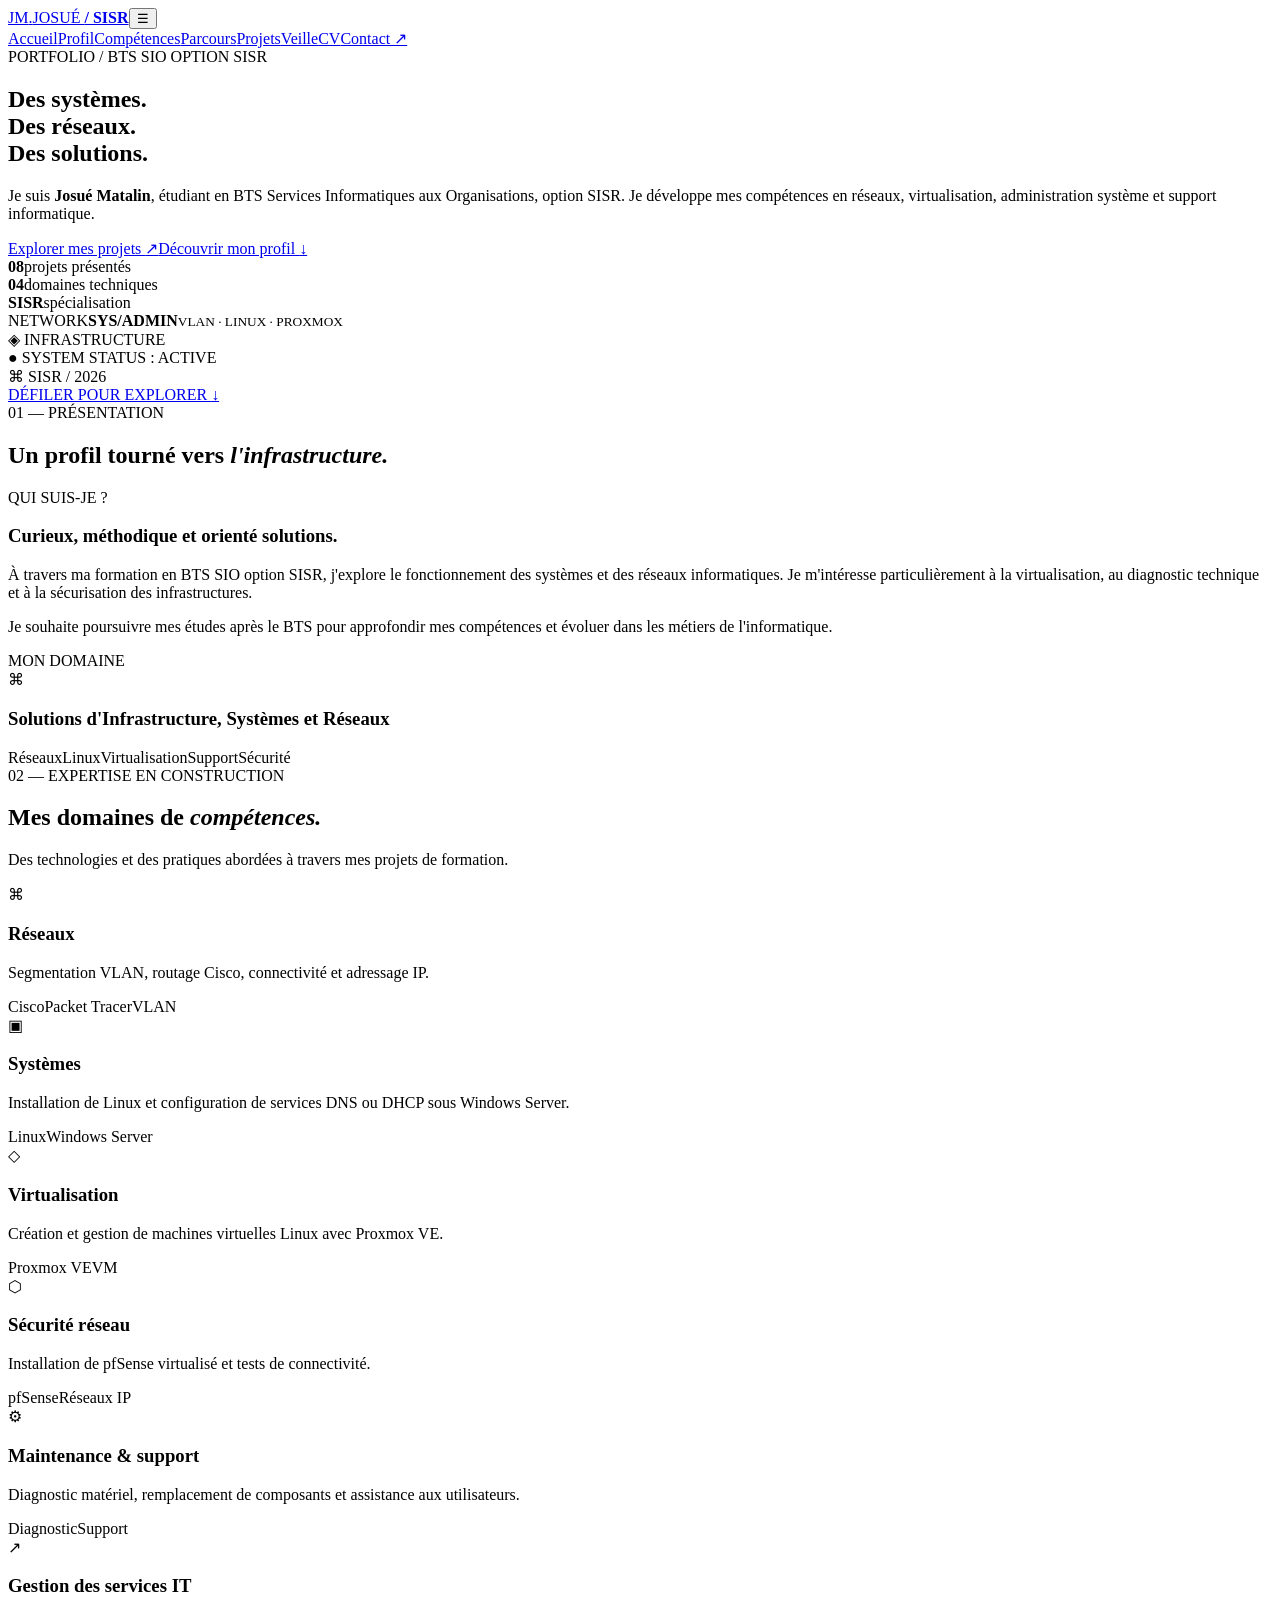
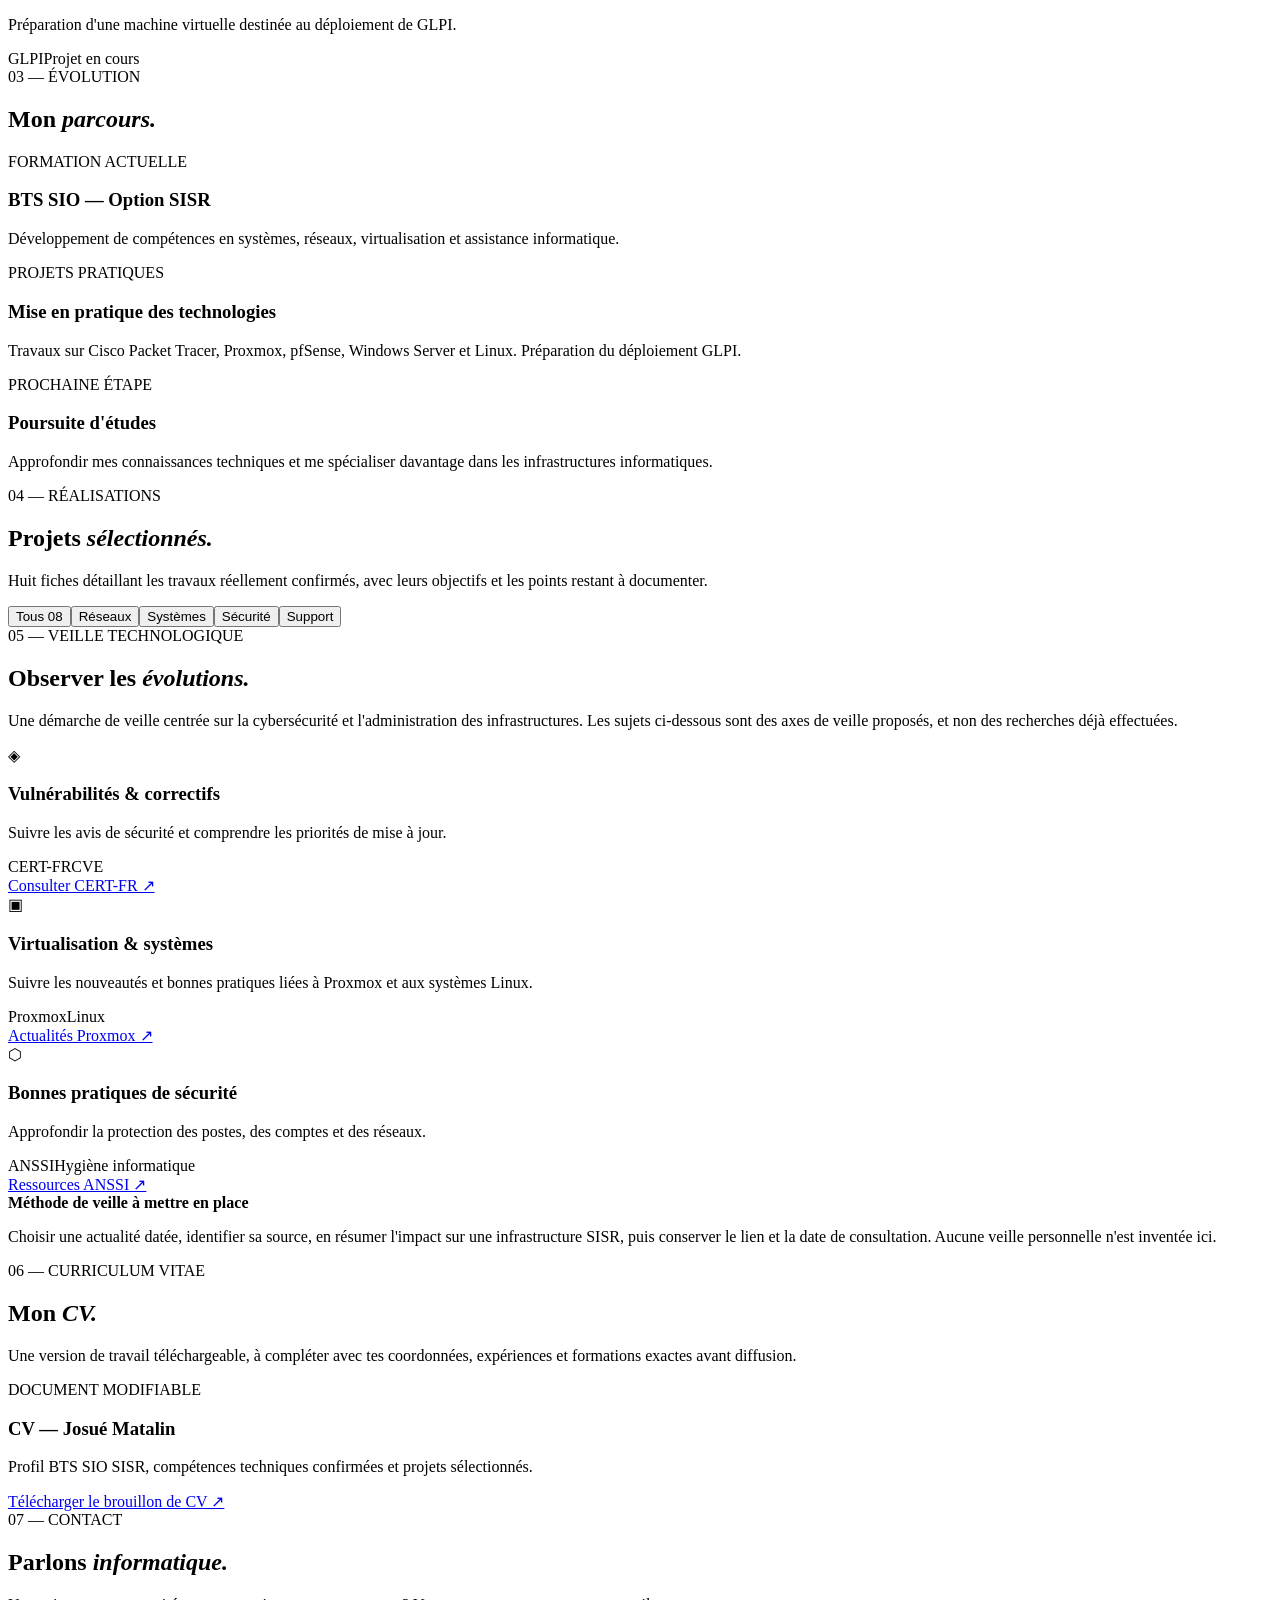
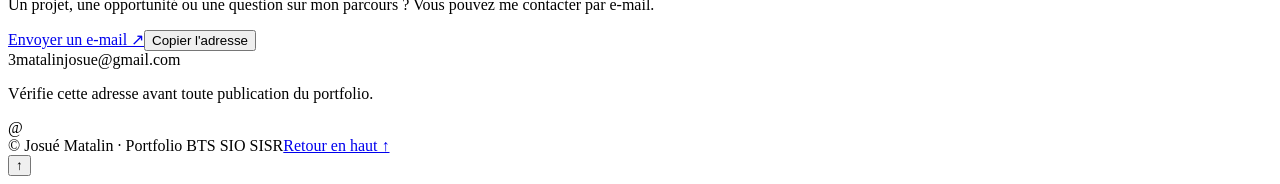
==== index.html @ d48dc623 "Add files via upload" ====
<!doctype html><html lang="fr"><head><meta charset="utf-8"><meta name="viewport" content="width=device-width,initial-scale=1"><meta name="theme-color" content="#060b17"><meta name="description" content="Portfolio de Josué Matalin — BTS SIO SISR, réseaux, systèmes, virtualisation et support."><title>Josué Matalin | Portfolio SISR</title><link rel="stylesheet" href="style.css"></head><body><div class="progress" id="progress"></div><header class="header"><a href="#accueil" class="brand" aria-label="Retour à l'accueil"><span class="brand-icon">JM<span>.</span></span><span>JOSUÉ <b>/ SISR</b></span></a><button class="menu-toggle" id="menuBtn" aria-label="Ouvrir le menu" aria-expanded="false" aria-controls="nav">☰</button><nav id="nav" aria-label="Navigation principale"><a href="#accueil">Accueil</a><a href="#apropos">Profil</a><a href="#competences">Compétences</a><a href="#parcours">Parcours</a><a href="#projets">Projets</a><a href="#veille">Veille</a><a href="#cv">CV</a><a href="#contact" class="nav-contact">Contact ↗</a></nav></header><main><section class="hero wrap" id="accueil"><div class="hero-copy reveal"><div class="eyebrow"><span class="live-dot"></span> PORTFOLIO / BTS SIO OPTION SISR</div><h1>Des systèmes.<br>Des réseaux.<br><span class="gradient">Des solutions.</span></h1><p class="lead">Je suis <strong>Josué Matalin</strong>, étudiant en BTS Services Informatiques aux Organisations, option SISR. Je développe mes compétences en réseaux, virtualisation, administration système et support informatique.</p><div class="hero-actions"><a href="#projets" class="btn primary">Explorer mes projets <span>↗</span></a><a href="#apropos" class="btn ghost">Découvrir mon profil <span>↓</span></a></div><div class="hero-metrics"><div><b>08</b><span>projets présentés</span></div><div><b>04</b><span>domaines techniques</span></div><div><b>SISR</b><span>spécialisation</span></div></div></div><div class="hero-visual reveal" aria-hidden="true"><div class="orbit orbit-a"></div><div class="orbit orbit-b"></div><div class="visual-core"><span>NETWORK</span><strong>SYS<span>/</span>ADMIN</strong><small>VLAN · LINUX · PROXMOX</small></div><div class="float-chip chip-a">◈ INFRASTRUCTURE</div><div class="float-chip chip-b">● SYSTEM STATUS : ACTIVE</div><div class="float-chip chip-c">⌘ SISR / 2026</div></div><a class="scroll-cue" href="#apropos">DÉFILER POUR EXPLORER <span>↓</span></a></section><section class="section wrap" id="apropos"><div class="section-head reveal"><span class="kicker">01 — PRÉSENTATION</span><h2>Un profil tourné vers <em>l'infrastructure.</em></h2></div><div class="about-grid"><article class="glass about-main reveal"><span class="small-label">QUI SUIS-JE ?</span><h3>Curieux, méthodique et orienté solutions.</h3><p>À travers ma formation en BTS SIO option SISR, j'explore le fonctionnement des systèmes et des réseaux informatiques. Je m'intéresse particulièrement à la virtualisation, au diagnostic technique et à la sécurisation des infrastructures.</p><p>Je souhaite poursuivre mes études après le BTS pour approfondir mes compétences et évoluer dans les métiers de l'informatique.</p></article><article class="glass about-aside reveal"><span class="small-label">MON DOMAINE</span><div class="big-symbol">⌘</div><h3>Solutions d'Infrastructure, Systèmes et Réseaux</h3><div class="tag-list"><span>Réseaux</span><span>Linux</span><span>Virtualisation</span><span>Support</span><span>Sécurité</span></div></article></div></section><section class="section wrap" id="competences"><div class="section-head reveal"><span class="kicker">02 — EXPERTISE EN CONSTRUCTION</span><h2>Mes domaines de <em>compétences.</em></h2><p>Des technologies et des pratiques abordées à travers mes projets de formation.</p></div><div class="skills-grid"><article class="glass skill reveal"><div class="skill-icon">⌘</div><h3>Réseaux</h3><p>Segmentation VLAN, routage Cisco, connectivité et adressage IP.</p><div class="tag-list"><span>Cisco</span><span>Packet Tracer</span><span>VLAN</span></div></article><article class="glass skill reveal"><div class="skill-icon">▣</div><h3>Systèmes</h3><p>Installation de Linux et configuration de services DNS ou DHCP sous Windows Server.</p><div class="tag-list"><span>Linux</span><span>Windows Server</span></div></article><article class="glass skill reveal"><div class="skill-icon">◇</div><h3>Virtualisation</h3><p>Création et gestion de machines virtuelles Linux avec Proxmox VE.</p><div class="tag-list"><span>Proxmox VE</span><span>VM</span></div></article><article class="glass skill reveal"><div class="skill-icon">⬡</div><h3>Sécurité réseau</h3><p>Installation de pfSense virtualisé et tests de connectivité.</p><div class="tag-list"><span>pfSense</span><span>Réseaux IP</span></div></article><article class="glass skill reveal"><div class="skill-icon">⚙</div><h3>Maintenance & support</h3><p>Diagnostic matériel, remplacement de composants et assistance aux utilisateurs.</p><div class="tag-list"><span>Diagnostic</span><span>Support</span></div></article><article class="glass skill reveal"><div class="skill-icon">↗</div><h3>Gestion des services IT</h3><p>Préparation d'une machine virtuelle destinée au déploiement de GLPI.</p><div class="tag-list"><span>GLPI</span><span>Projet en cours</span></div></article></div></section><section class="section wrap" id="parcours"><div class="section-head reveal"><span class="kicker">03 — ÉVOLUTION</span><h2>Mon <em>parcours.</em></h2></div><div class="timeline"><div class="timeline-item reveal"><span class="timeline-dot"></span><div class="timeline-date">FORMATION ACTUELLE</div><div class="glass timeline-content"><h3>BTS SIO — Option SISR</h3><p>Développement de compétences en systèmes, réseaux, virtualisation et assistance informatique.</p></div></div><div class="timeline-item reveal"><span class="timeline-dot"></span><div class="timeline-date">PROJETS PRATIQUES</div><div class="glass timeline-content"><h3>Mise en pratique des technologies</h3><p>Travaux sur Cisco Packet Tracer, Proxmox, pfSense, Windows Server et Linux. Préparation du déploiement GLPI.</p></div></div><div class="timeline-item reveal"><span class="timeline-dot"></span><div class="timeline-date">PROCHAINE ÉTAPE</div><div class="glass timeline-content"><h3>Poursuite d'études</h3><p>Approfondir mes connaissances techniques et me spécialiser davantage dans les infrastructures informatiques.</p></div></div></div></section><section class="section wrap" id="projets"><div class="section-head reveal"><span class="kicker">04 — RÉALISATIONS</span><h2>Projets <em>sélectionnés.</em></h2><p>Huit fiches détaillant les travaux réellement confirmés, avec leurs objectifs et les points restant à documenter.</p></div><div class="filters reveal" role="group" aria-label="Filtrer les projets"><button class="filter active" data-filter="tous" aria-pressed="true">Tous <span>08</span></button><button class="filter" data-filter="reseau" aria-pressed="false">Réseaux</button><button class="filter" data-filter="systeme" aria-pressed="false">Systèmes</button><button class="filter" data-filter="securite" aria-pressed="false">Sécurité</button><button class="filter" data-filter="support" aria-pressed="false">Support</button></div><div class="projects" id="projectGrid" aria-live="polite"></div></section><section class="section wrap" id="veille"><div class="section-head reveal"><span class="kicker">05 — VEILLE TECHNOLOGIQUE</span><h2>Observer les <em>évolutions.</em></h2><p>Une démarche de veille centrée sur la cybersécurité et l'administration des infrastructures. Les sujets ci-dessous sont des axes de veille proposés, et non des recherches déjà effectuées.</p></div><div class="skills-grid"><article class="glass skill reveal"><div class="skill-icon">◈</div><h3>Vulnérabilités & correctifs</h3><p>Suivre les avis de sécurité et comprendre les priorités de mise à jour.</p><div class="tag-list"><span>CERT-FR</span><span>CVE</span></div><a class="resource-link" href="https://www.cert.ssi.gouv.fr/" target="_blank" rel="noopener noreferrer">Consulter CERT-FR ↗</a></article><article class="glass skill reveal"><div class="skill-icon">▣</div><h3>Virtualisation & systèmes</h3><p>Suivre les nouveautés et bonnes pratiques liées à Proxmox et aux systèmes Linux.</p><div class="tag-list"><span>Proxmox</span><span>Linux</span></div><a class="resource-link" href="https://www.proxmox.com/en/news" target="_blank" rel="noopener noreferrer">Actualités Proxmox ↗</a></article><article class="glass skill reveal"><div class="skill-icon">⬡</div><h3>Bonnes pratiques de sécurité</h3><p>Approfondir la protection des postes, des comptes et des réseaux.</p><div class="tag-list"><span>ANSSI</span><span>Hygiène informatique</span></div><a class="resource-link" href="https://cyber.gouv.fr/" target="_blank" rel="noopener noreferrer">Ressources ANSSI ↗</a></article></div><div class="glass watch-note reveal"><strong>Méthode de veille à mettre en place</strong><p>Choisir une actualité datée, identifier sa source, en résumer l'impact sur une infrastructure SISR, puis conserver le lien et la date de consultation. Aucune veille personnelle n'est inventée ici.</p></div></section><section class="section wrap" id="cv"><div class="section-head reveal"><span class="kicker">06 — CURRICULUM VITAE</span><h2>Mon <em>CV.</em></h2><p>Une version de travail téléchargeable, à compléter avec tes coordonnées, expériences et formations exactes avant diffusion.</p></div><div class="glass cv-panel reveal"><div><span class="small-label">DOCUMENT MODIFIABLE</span><h3>CV — Josué Matalin</h3><p>Profil BTS SIO SISR, compétences techniques confirmées et projets sélectionnés.</p></div><a class="btn primary" href="cv-josue-matalin.html" download="CV_Josue_Matalin_a_completer.html">Télécharger le brouillon de CV ↗</a></div></section><section class="section wrap" id="contact"><div class="contact-panel reveal"><div><span class="kicker">07 — CONTACT</span><h2>Parlons <em>informatique.</em></h2><p>Un projet, une opportunité ou une question sur mon parcours ? Vous pouvez me contacter par e-mail.</p><div class="contact-actions"><a class="btn primary" href="mailto:3matalinjosue@gmail.com">Envoyer un e-mail ↗</a><button class="btn ghost" id="copyEmail">Copier l'adresse</button></div><span class="contact-email">3matalinjosue@gmail.com</span><p class="privacy-note">Vérifie cette adresse avant toute publication du portfolio.</p></div><div class="contact-decoration" aria-hidden="true">@</div></div></section></main><footer class="footer wrap"><span>© <span id="year"></span> Josué Matalin · Portfolio BTS SIO SISR</span><a href="#accueil">Retour en haut ↑</a></footer><button id="backTop" class="back-top" aria-label="Retour en haut">↑</button><dialog id="projectDialog" aria-labelledby="dialogTitle"><div class="dialog-top"><span class="kicker" id="dialogCategory"></span><button id="closeDialog" class="close" aria-label="Fermer">✕</button></div><h2 id="dialogTitle"></h2><p class="dialog-intro" id="dialogIntro"></p><h3>Contexte et objectif</h3><p id="dialogContext"></p><h3>Travaux confirmés</h3><ul id="dialogSteps"></ul><h3>Environnement technique</h3><p id="dialogEnvironment"></p><h3>Compétences mobilisées</h3><p id="dialogSkills"></p><h3>Compétences et technologies</h3><div class="tag-list" id="dialogTags"></div><h3>Bilan et suite du projet</h3><p id="dialogOutcome"></p><div class="evidence"><strong>Approfondissements techniques</strong><p id="dialogEvidence"></p></div></dialog><script src="script.js" defer></script></body></html>
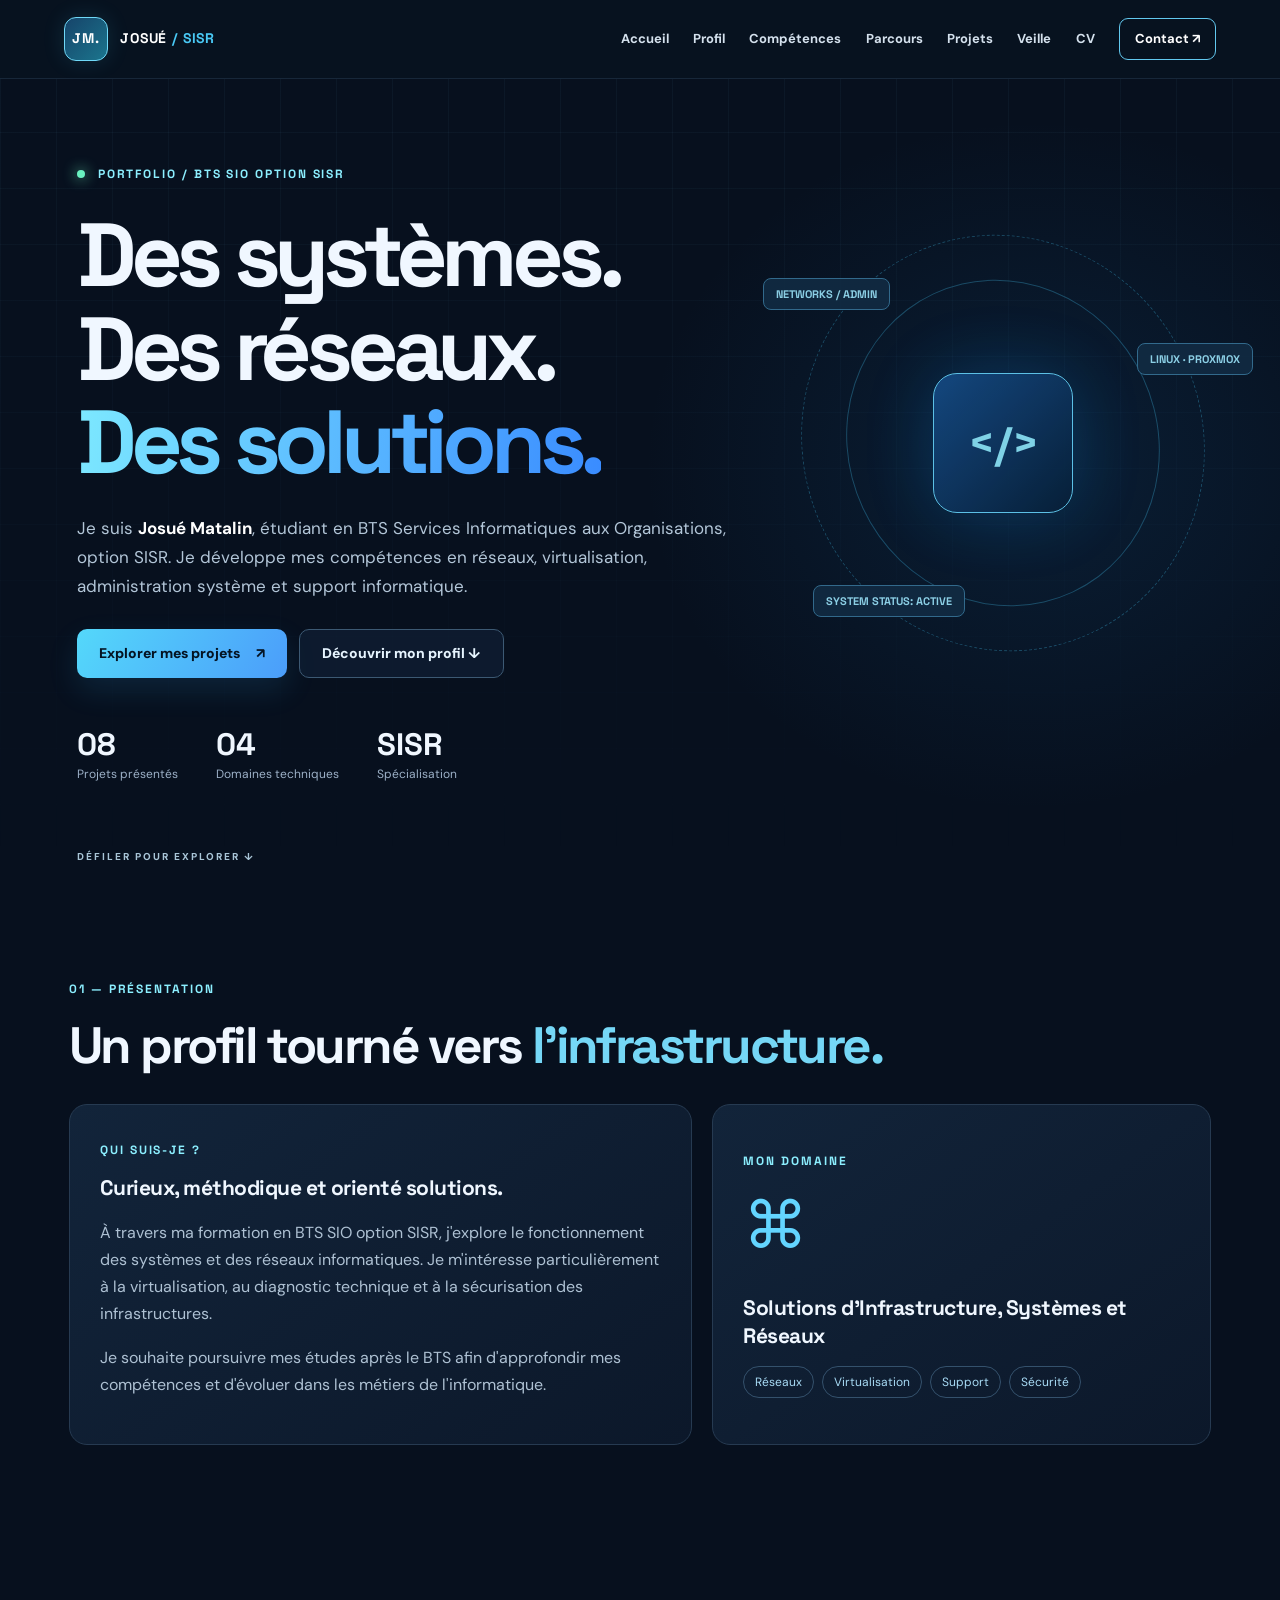
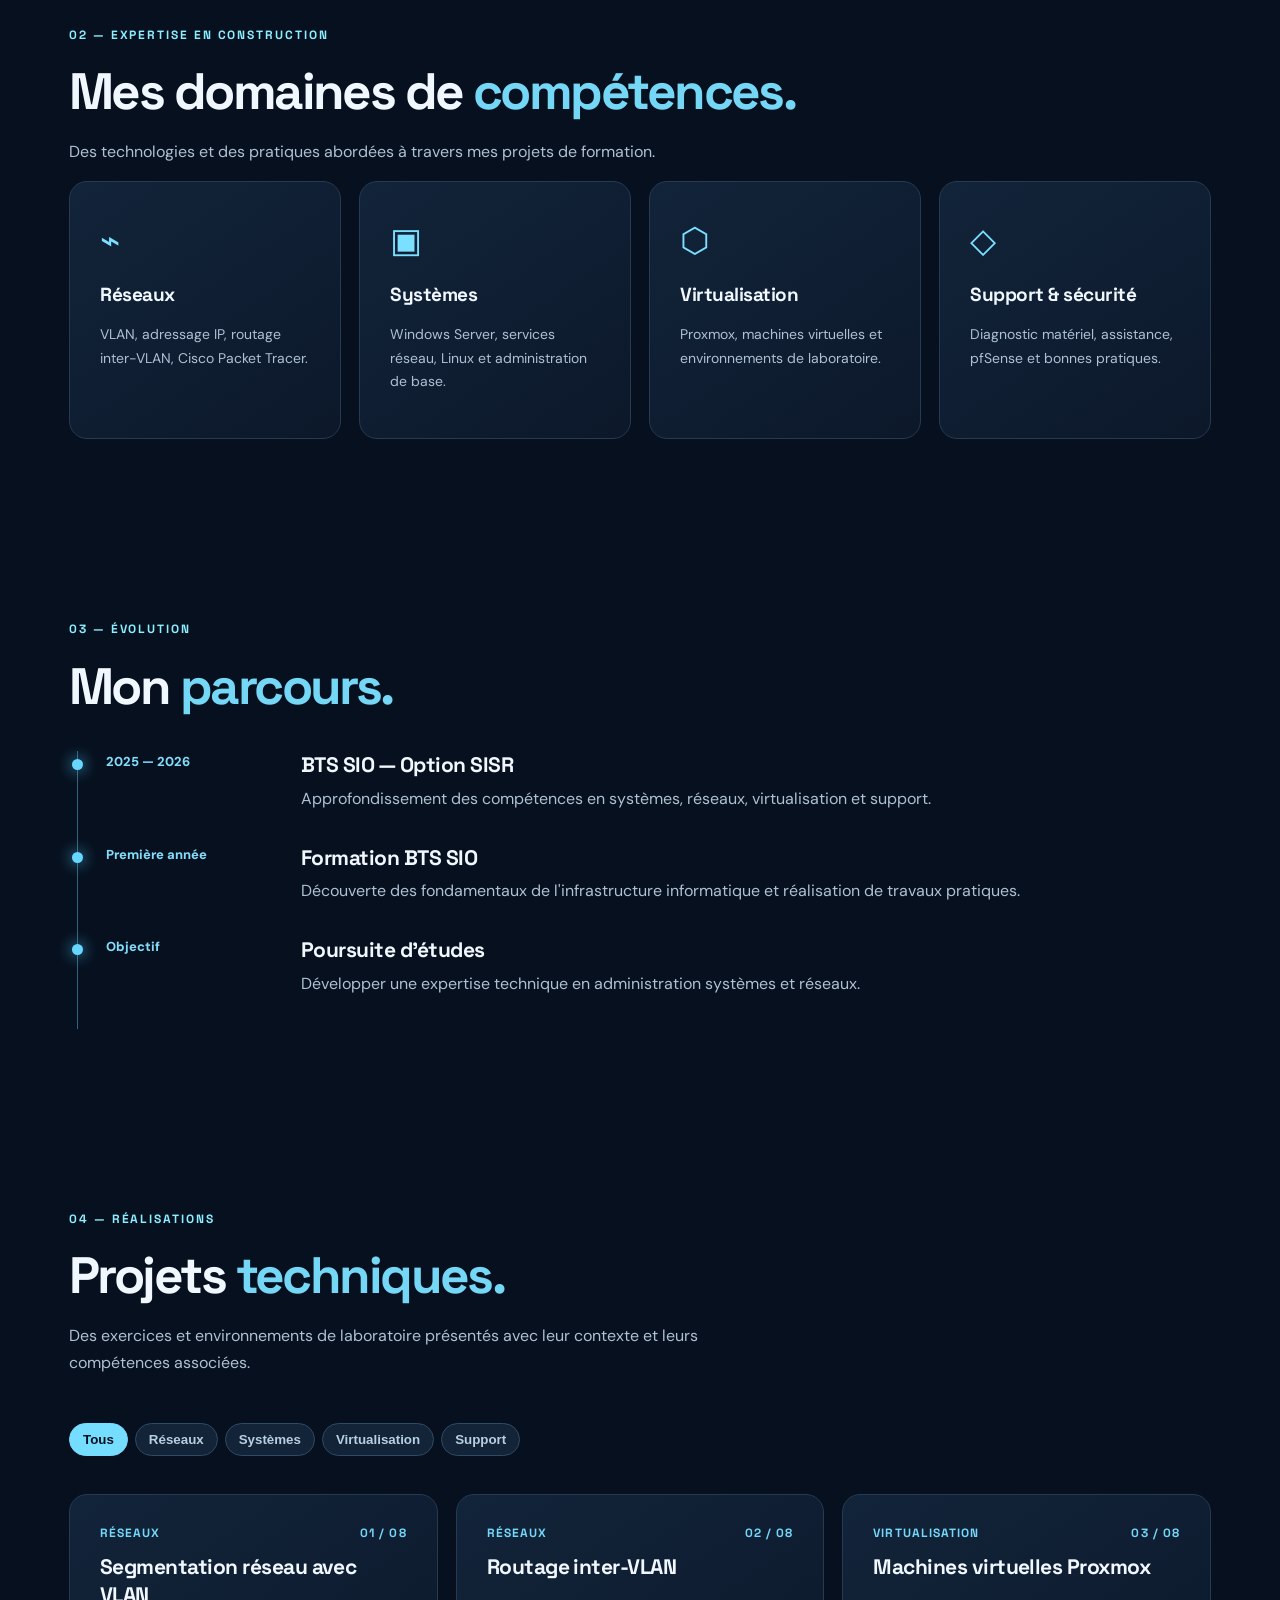
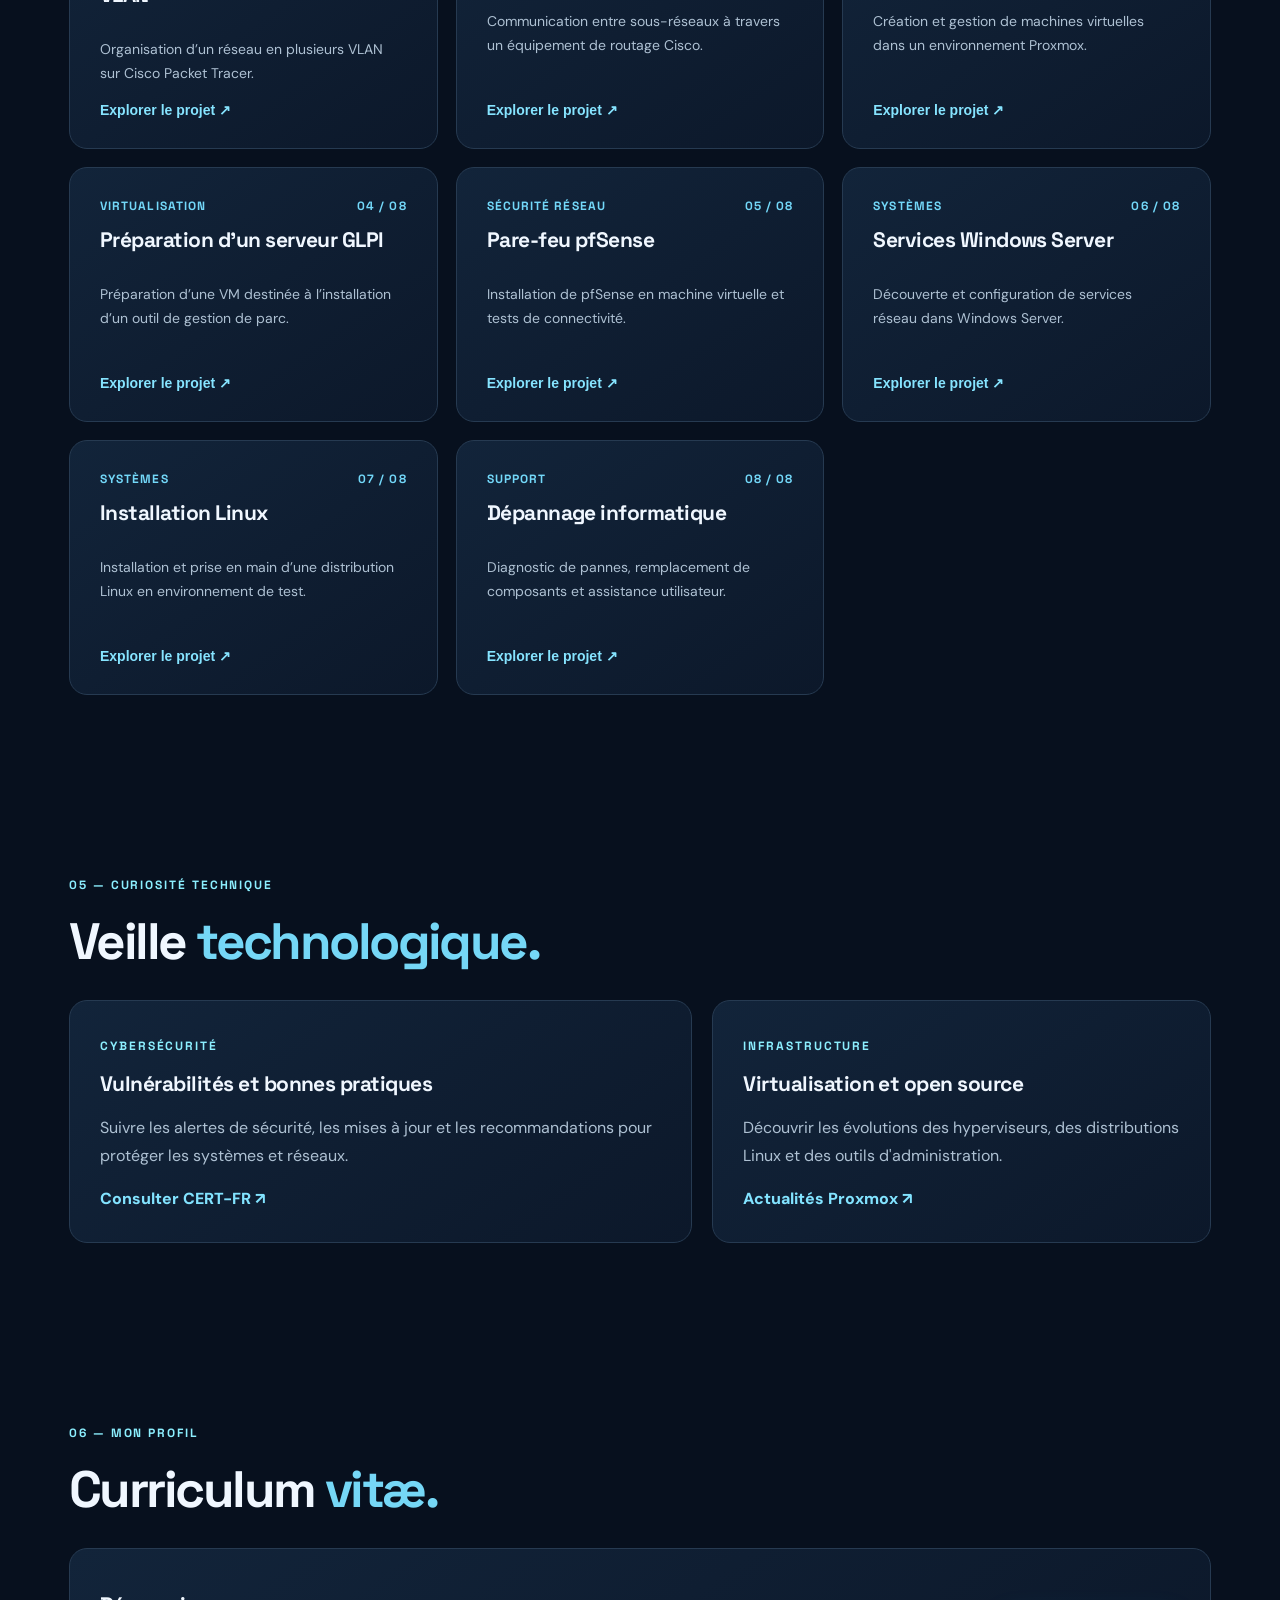
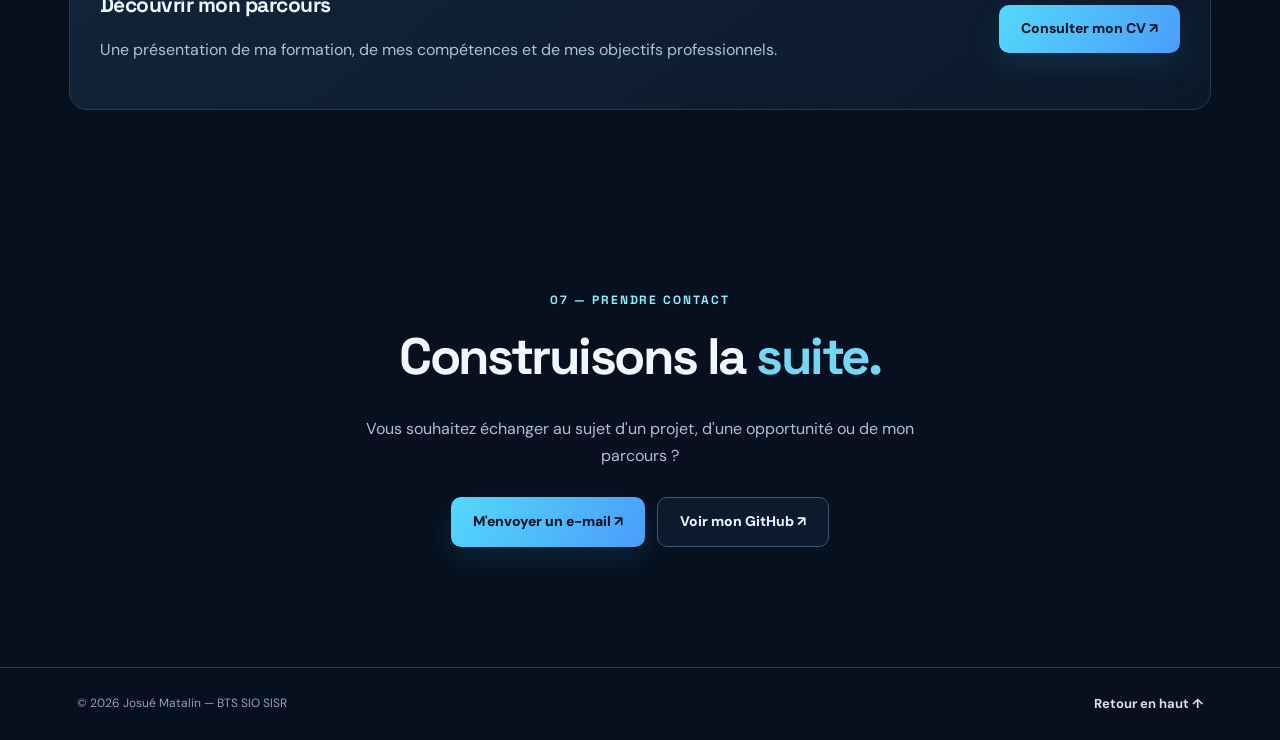
==== commit d84f7330: "Add files via upload" ====
--- a/index.html
+++ b/index.html
@@ -1 +1 @@
-<!doctype html><html lang="fr"><head><meta charset="utf-8"><meta name="viewport" content="width=device-width,initial-scale=1"><meta name="theme-color" content="#060b17"><meta name="description" content="Portfolio de Josué Matalin — BTS SIO SISR, réseaux, systèmes, virtualisation et support."><title>Josué Matalin | Portfolio SISR</title><link rel="stylesheet" href="style.css"></head><body><div class="progress" id="progress"></div><header class="header"><a href="#accueil" class="brand" aria-label="Retour à l'accueil"><span class="brand-icon">JM<span>.</span></span><span>JOSUÉ <b>/ SISR</b></span></a><button class="menu-toggle" id="menuBtn" aria-label="Ouvrir le menu" aria-expanded="false" aria-controls="nav">☰</button><nav id="nav" aria-label="Navigation principale"><a href="#accueil">Accueil</a><a href="#apropos">Profil</a><a href="#competences">Compétences</a><a href="#parcours">Parcours</a><a href="#projets">Projets</a><a href="#veille">Veille</a><a href="#cv">CV</a><a href="#contact" class="nav-contact">Contact ↗</a></nav></header><main><section class="hero wrap" id="accueil"><div class="hero-copy reveal"><div class="eyebrow"><span class="live-dot"></span> PORTFOLIO / BTS SIO OPTION SISR</div><h1>Des systèmes.<br>Des réseaux.<br><span class="gradient">Des solutions.</span></h1><p class="lead">Je suis <strong>Josué Matalin</strong>, étudiant en BTS Services Informatiques aux Organisations, option SISR. Je développe mes compétences en réseaux, virtualisation, administration système et support informatique.</p><div class="hero-actions"><a href="#projets" class="btn primary">Explorer mes projets <span>↗</span></a><a href="#apropos" class="btn ghost">Découvrir mon profil <span>↓</span></a></div><div class="hero-metrics"><div><b>08</b><span>projets présentés</span></div><div><b>04</b><span>domaines techniques</span></div><div><b>SISR</b><span>spécialisation</span></div></div></div><div class="hero-visual reveal" aria-hidden="true"><div class="orbit orbit-a"></div><div class="orbit orbit-b"></div><div class="visual-core"><span>NETWORK</span><strong>SYS<span>/</span>ADMIN</strong><small>VLAN · LINUX · PROXMOX</small></div><div class="float-chip chip-a">◈ INFRASTRUCTURE</div><div class="float-chip chip-b">● SYSTEM STATUS : ACTIVE</div><div class="float-chip chip-c">⌘ SISR / 2026</div></div><a class="scroll-cue" href="#apropos">DÉFILER POUR EXPLORER <span>↓</span></a></section><section class="section wrap" id="apropos"><div class="section-head reveal"><span class="kicker">01 — PRÉSENTATION</span><h2>Un profil tourné vers <em>l'infrastructure.</em></h2></div><div class="about-grid"><article class="glass about-main reveal"><span class="small-label">QUI SUIS-JE ?</span><h3>Curieux, méthodique et orienté solutions.</h3><p>À travers ma formation en BTS SIO option SISR, j'explore le fonctionnement des systèmes et des réseaux informatiques. Je m'intéresse particulièrement à la virtualisation, au diagnostic technique et à la sécurisation des infrastructures.</p><p>Je souhaite poursuivre mes études après le BTS pour approfondir mes compétences et évoluer dans les métiers de l'informatique.</p></article><article class="glass about-aside reveal"><span class="small-label">MON DOMAINE</span><div class="big-symbol">⌘</div><h3>Solutions d'Infrastructure, Systèmes et Réseaux</h3><div class="tag-list"><span>Réseaux</span><span>Linux</span><span>Virtualisation</span><span>Support</span><span>Sécurité</span></div></article></div></section><section class="section wrap" id="competences"><div class="section-head reveal"><span class="kicker">02 — EXPERTISE EN CONSTRUCTION</span><h2>Mes domaines de <em>compétences.</em></h2><p>Des technologies et des pratiques abordées à travers mes projets de formation.</p></div><div class="skills-grid"><article class="glass skill reveal"><div class="skill-icon">⌘</div><h3>Réseaux</h3><p>Segmentation VLAN, routage Cisco, connectivité et adressage IP.</p><div class="tag-list"><span>Cisco</span><span>Packet Tracer</span><span>VLAN</span></div></article><article class="glass skill reveal"><div class="skill-icon">▣</div><h3>Systèmes</h3><p>Installation de Linux et configuration de services DNS ou DHCP sous Windows Server.</p><div class="tag-list"><span>Linux</span><span>Windows Server</span></div></article><article class="glass skill reveal"><div class="skill-icon">◇</div><h3>Virtualisation</h3><p>Création et gestion de machines virtuelles Linux avec Proxmox VE.</p><div class="tag-list"><span>Proxmox VE</span><span>VM</span></div></article><article class="glass skill reveal"><div class="skill-icon">⬡</div><h3>Sécurité réseau</h3><p>Installation de pfSense virtualisé et tests de connectivité.</p><div class="tag-list"><span>pfSense</span><span>Réseaux IP</span></div></article><article class="glass skill reveal"><div class="skill-icon">⚙</div><h3>Maintenance & support</h3><p>Diagnostic matériel, remplacement de composants et assistance aux utilisateurs.</p><div class="tag-list"><span>Diagnostic</span><span>Support</span></div></article><article class="glass skill reveal"><div class="skill-icon">↗</div><h3>Gestion des services IT</h3><p>Préparation d'une machine virtuelle destinée au déploiement de GLPI.</p><div class="tag-list"><span>GLPI</span><span>Projet en cours</span></div></article></div></section><section class="section wrap" id="parcours"><div class="section-head reveal"><span class="kicker">03 — ÉVOLUTION</span><h2>Mon <em>parcours.</em></h2></div><div class="timeline"><div class="timeline-item reveal"><span class="timeline-dot"></span><div class="timeline-date">FORMATION ACTUELLE</div><div class="glass timeline-content"><h3>BTS SIO — Option SISR</h3><p>Développement de compétences en systèmes, réseaux, virtualisation et assistance informatique.</p></div></div><div class="timeline-item reveal"><span class="timeline-dot"></span><div class="timeline-date">PROJETS PRATIQUES</div><div class="glass timeline-content"><h3>Mise en pratique des technologies</h3><p>Travaux sur Cisco Packet Tracer, Proxmox, pfSense, Windows Server et Linux. Préparation du déploiement GLPI.</p></div></div><div class="timeline-item reveal"><span class="timeline-dot"></span><div class="timeline-date">PROCHAINE ÉTAPE</div><div class="glass timeline-content"><h3>Poursuite d'études</h3><p>Approfondir mes connaissances techniques et me spécialiser davantage dans les infrastructures informatiques.</p></div></div></div></section><section class="section wrap" id="projets"><div class="section-head reveal"><span class="kicker">04 — RÉALISATIONS</span><h2>Projets <em>sélectionnés.</em></h2><p>Huit fiches détaillant les travaux réellement confirmés, avec leurs objectifs et les points restant à documenter.</p></div><div class="filters reveal" role="group" aria-label="Filtrer les projets"><button class="filter active" data-filter="tous" aria-pressed="true">Tous <span>08</span></button><button class="filter" data-filter="reseau" aria-pressed="false">Réseaux</button><button class="filter" data-filter="systeme" aria-pressed="false">Systèmes</button><button class="filter" data-filter="securite" aria-pressed="false">Sécurité</button><button class="filter" data-filter="support" aria-pressed="false">Support</button></div><div class="projects" id="projectGrid" aria-live="polite"></div></section><section class="section wrap" id="veille"><div class="section-head reveal"><span class="kicker">05 — VEILLE TECHNOLOGIQUE</span><h2>Observer les <em>évolutions.</em></h2><p>Une démarche de veille centrée sur la cybersécurité et l'administration des infrastructures. Les sujets ci-dessous sont des axes de veille proposés, et non des recherches déjà effectuées.</p></div><div class="skills-grid"><article class="glass skill reveal"><div class="skill-icon">◈</div><h3>Vulnérabilités & correctifs</h3><p>Suivre les avis de sécurité et comprendre les priorités de mise à jour.</p><div class="tag-list"><span>CERT-FR</span><span>CVE</span></div><a class="resource-link" href="https://www.cert.ssi.gouv.fr/" target="_blank" rel="noopener noreferrer">Consulter CERT-FR ↗</a></article><article class="glass skill reveal"><div class="skill-icon">▣</div><h3>Virtualisation & systèmes</h3><p>Suivre les nouveautés et bonnes pratiques liées à Proxmox et aux systèmes Linux.</p><div class="tag-list"><span>Proxmox</span><span>Linux</span></div><a class="resource-link" href="https://www.proxmox.com/en/news" target="_blank" rel="noopener noreferrer">Actualités Proxmox ↗</a></article><article class="glass skill reveal"><div class="skill-icon">⬡</div><h3>Bonnes pratiques de sécurité</h3><p>Approfondir la protection des postes, des comptes et des réseaux.</p><div class="tag-list"><span>ANSSI</span><span>Hygiène informatique</span></div><a class="resource-link" href="https://cyber.gouv.fr/" target="_blank" rel="noopener noreferrer">Ressources ANSSI ↗</a></article></div><div class="glass watch-note reveal"><strong>Méthode de veille à mettre en place</strong><p>Choisir une actualité datée, identifier sa source, en résumer l'impact sur une infrastructure SISR, puis conserver le lien et la date de consultation. Aucune veille personnelle n'est inventée ici.</p></div></section><section class="section wrap" id="cv"><div class="section-head reveal"><span class="kicker">06 — CURRICULUM VITAE</span><h2>Mon <em>CV.</em></h2><p>Une version de travail téléchargeable, à compléter avec tes coordonnées, expériences et formations exactes avant diffusion.</p></div><div class="glass cv-panel reveal"><div><span class="small-label">DOCUMENT MODIFIABLE</span><h3>CV — Josué Matalin</h3><p>Profil BTS SIO SISR, compétences techniques confirmées et projets sélectionnés.</p></div><a class="btn primary" href="cv-josue-matalin.html" download="CV_Josue_Matalin_a_completer.html">Télécharger le brouillon de CV ↗</a></div></section><section class="section wrap" id="contact"><div class="contact-panel reveal"><div><span class="kicker">07 — CONTACT</span><h2>Parlons <em>informatique.</em></h2><p>Un projet, une opportunité ou une question sur mon parcours ? Vous pouvez me contacter par e-mail.</p><div class="contact-actions"><a class="btn primary" href="mailto:3matalinjosue@gmail.com">Envoyer un e-mail ↗</a><button class="btn ghost" id="copyEmail">Copier l'adresse</button></div><span class="contact-email">3matalinjosue@gmail.com</span><p class="privacy-note">Vérifie cette adresse avant toute publication du portfolio.</p></div><div class="contact-decoration" aria-hidden="true">@</div></div></section></main><footer class="footer wrap"><span>© <span id="year"></span> Josué Matalin · Portfolio BTS SIO SISR</span><a href="#accueil">Retour en haut ↑</a></footer><button id="backTop" class="back-top" aria-label="Retour en haut">↑</button><dialog id="projectDialog" aria-labelledby="dialogTitle"><div class="dialog-top"><span class="kicker" id="dialogCategory"></span><button id="closeDialog" class="close" aria-label="Fermer">✕</button></div><h2 id="dialogTitle"></h2><p class="dialog-intro" id="dialogIntro"></p><h3>Contexte et objectif</h3><p id="dialogContext"></p><h3>Travaux confirmés</h3><ul id="dialogSteps"></ul><h3>Environnement technique</h3><p id="dialogEnvironment"></p><h3>Compétences mobilisées</h3><p id="dialogSkills"></p><h3>Compétences et technologies</h3><div class="tag-list" id="dialogTags"></div><h3>Bilan et suite du projet</h3><p id="dialogOutcome"></p><div class="evidence"><strong>Approfondissements techniques</strong><p id="dialogEvidence"></p></div></dialog><script src="script.js" defer></script></body></html>+<!doctype html><html lang="fr"><head><meta charset="utf-8"><meta name="viewport" content="width=device-width,initial-scale=1"><meta name="theme-color" content="#070e1b"><meta name="description" content="Portfolio BTS SIO option SISR — systèmes, réseaux et infrastructure."><title>Portfolio | BTS SIO SISR</title><link rel="stylesheet" href="style.css"></head><body><div class="glow" aria-hidden="true"></div><header class="header"><a class="brand" href="#accueil"><span class="logo">JM.</span><span>JOSUÉ <b>/ SISR</b></span></a><button class="menu" aria-label="Afficher le menu" aria-expanded="false">☰</button><nav id="nav"><a href="#accueil">Accueil</a><a href="#profil">Profil</a><a href="#competences">Compétences</a><a href="#parcours">Parcours</a><a href="#projets">Projets</a><a href="#veille">Veille</a><a href="#cv">CV</a><a class="nav-contact" href="#contact">Contact ↗</a></nav></header><main><section id="accueil" class="hero section"><div class="hero-content"><div class="eyebrow"><span class="pulse"></span> PORTFOLIO / BTS SIO OPTION SISR</div><h1>Des systèmes.<br>Des réseaux.<br><span class="gradient">Des solutions.</span></h1><p class="lead">Je suis <strong>Josué Matalin</strong>, étudiant en BTS Services Informatiques aux Organisations, option SISR. Je développe mes compétences en réseaux, virtualisation, administration système et support informatique.</p><div class="actions"><a class="btn primary" href="#projets">Explorer mes projets <span>↗</span></a><a class="btn secondary" href="#profil">Découvrir mon profil ↓</a></div><div class="stats"><div><strong>08</strong><span>Projets présentés</span></div><div><strong>04</strong><span>Domaines techniques</span></div><div><strong>SISR</strong><span>Spécialisation</span></div></div></div><div class="hero-art" aria-hidden="true"><div class="orbit orbit1"></div><div class="orbit orbit2"></div><div class="core">&lt;/&gt;</div><div class="chip chip1">NETWORKS / ADMIN</div><div class="chip chip2">LINUX · PROXMOX</div><div class="chip chip3">SYSTEM STATUS: ACTIVE</div></div><a class="scroll-cue" href="#profil">DÉFILER POUR EXPLORER ↓</a></section><section id="profil" class="section container"><div class="section-kicker">01 — PRÉSENTATION</div><h2>Un profil tourné vers <em>l'infrastructure.</em></h2><div class="two-col"><article class="panel"><span class="tiny">QUI SUIS-JE ?</span><h3>Curieux, méthodique et orienté solutions.</h3><p>À travers ma formation en BTS SIO option SISR, j'explore le fonctionnement des systèmes et des réseaux informatiques. Je m'intéresse particulièrement à la virtualisation, au diagnostic technique et à la sécurisation des infrastructures.</p><p>Je souhaite poursuivre mes études après le BTS afin d'approfondir mes compétences et d'évoluer dans les métiers de l'informatique.</p></article><article class="panel domain"><span class="tiny">MON DOMAINE</span><div class="domain-icon">⌘</div><h3>Solutions d'Infrastructure, Systèmes et Réseaux</h3><div class="tags"><span>Réseaux</span><span>Virtualisation</span><span>Support</span><span>Sécurité</span></div></article></div></section><section id="competences" class="section container"><div class="section-kicker">02 — EXPERTISE EN CONSTRUCTION</div><h2>Mes domaines de <em>compétences.</em></h2><p class="intro">Des technologies et des pratiques abordées à travers mes projets de formation.</p><div class="cards four"><article class="panel skill"><span class="skill-icon">⌁</span><h3>Réseaux</h3><p>VLAN, adressage IP, routage inter-VLAN, Cisco Packet Tracer.</p></article><article class="panel skill"><span class="skill-icon">▣</span><h3>Systèmes</h3><p>Windows Server, services réseau, Linux et administration de base.</p></article><article class="panel skill"><span class="skill-icon">⬡</span><h3>Virtualisation</h3><p>Proxmox, machines virtuelles et environnements de laboratoire.</p></article><article class="panel skill"><span class="skill-icon">◇</span><h3>Support & sécurité</h3><p>Diagnostic matériel, assistance, pfSense et bonnes pratiques.</p></article></div></section><section id="parcours" class="section container"><div class="section-kicker">03 — ÉVOLUTION</div><h2>Mon <em>parcours.</em></h2><div class="timeline"><div class="timeline-item"><span>2025 — 2026</span><div><h3>BTS SIO — Option SISR</h3><p>Approfondissement des compétences en systèmes, réseaux, virtualisation et support.</p></div></div><div class="timeline-item"><span>Première année</span><div><h3>Formation BTS SIO</h3><p>Découverte des fondamentaux de l'infrastructure informatique et réalisation de travaux pratiques.</p></div></div><div class="timeline-item"><span>Objectif</span><div><h3>Poursuite d'études</h3><p>Développer une expertise technique en administration systèmes et réseaux.</p></div></div></div></section><section id="projets" class="section container"><div class="section-kicker">04 — RÉALISATIONS</div><div class="section-heading"><div><h2>Projets <em>techniques.</em></h2><p class="intro">Des exercices et environnements de laboratoire présentés avec leur contexte et leurs compétences associées.</p></div><div class="filters" aria-label="Filtrer les projets"><button class="filter active" data-filter="all">Tous</button><button class="filter" data-filter="reseau">Réseaux</button><button class="filter" data-filter="systeme">Systèmes</button><button class="filter" data-filter="virtualisation">Virtualisation</button><button class="filter" data-filter="support">Support</button></div></div><div id="project-grid" class="cards projects"></div></section><section id="veille" class="section container"><div class="section-kicker">05 — CURIOSITÉ TECHNIQUE</div><h2>Veille <em>technologique.</em></h2><div class="two-col"><article class="panel"><span class="tiny">CYBERSÉCURITÉ</span><h3>Vulnérabilités et bonnes pratiques</h3><p>Suivre les alertes de sécurité, les mises à jour et les recommandations pour protéger les systèmes et réseaux.</p><a class="text-link" href="https://www.cert.ssi.gouv.fr/" target="_blank" rel="noopener noreferrer">Consulter CERT-FR ↗</a></article><article class="panel"><span class="tiny">INFRASTRUCTURE</span><h3>Virtualisation et open source</h3><p>Découvrir les évolutions des hyperviseurs, des distributions Linux et des outils d'administration.</p><a class="text-link" href="https://www.proxmox.com/en/news" target="_blank" rel="noopener noreferrer">Actualités Proxmox ↗</a></article></div></section><section id="cv" class="section container"><div class="section-kicker">06 — MON PROFIL</div><h2>Curriculum <em>vitæ.</em></h2><div class="panel cv-panel"><div><h3>Découvrir mon parcours</h3><p>Une présentation de ma formation, de mes compétences et de mes objectifs professionnels.</p></div><a class="btn primary" href="cv-josue-matalin.html">Consulter mon CV ↗</a></div></section><section id="contact" class="section container contact"><div class="section-kicker">07 — PRENDRE CONTACT</div><h2>Construisons la <em>suite.</em></h2><p>Vous souhaitez échanger au sujet d'un projet, d'une opportunité ou de mon parcours ?</p><div class="actions"><a class="btn primary" href="mailto:1matalinjosue@gmail.com">M'envoyer un e-mail ↗</a><a class="btn secondary" href="https://github.com/1matalinjosue" target="_blank" rel="noopener noreferrer">Voir mon GitHub ↗</a></div></section></main><footer><span>© <span id="year"></span> Josué Matalin — BTS SIO SISR</span><a href="#accueil">Retour en haut ↑</a></footer><dialog id="project-dialog"><button class="close" aria-label="Fermer">✕</button><div id="dialog-content"></div></dialog><script src="script.js" defer></script></body></html>
--- a/style.css
+++ b/style.css
@@ -0,0 +1,2 @@
+@import url('https://fonts.googleapis.com/css2?family=DM+Sans:wght@400;500;600;700;800&family=Space+Grotesk:wght@400;500;600;700&display=swap');
+:root{--bg:#07101e;--panel:#101d30;--border:#263a51;--muted:#9cb0c7;--text:#f0f7ff;--blue:#49c9f5;--cyan:#8cefff}*{box-sizing:border-box}html{scroll-behavior:smooth;scroll-padding-top:90px}body{margin:0;background:var(--bg);color:var(--text);font-family:'DM Sans',Arial,sans-serif;line-height:1.7;overflow-x:hidden}body::before{content:'';position:absolute;inset:76px 0 auto;height:800px;background-image:linear-gradient(#6db5e00d 1px,transparent 1px),linear-gradient(90deg,#6db5e00d 1px,transparent 1px);background-size:56px 56px;pointer-events:none;mask-image:linear-gradient(#000,transparent)}.glow{position:absolute;top:90px;right:-180px;width:850px;height:750px;background:radial-gradient(ellipse,#1766a72b,transparent 65%);pointer-events:none}.header{position:sticky;top:0;z-index:30;display:flex;align-items:center;justify-content:space-between;padding:17px clamp(20px,5vw,86px);background:#081320ed;backdrop-filter:blur(20px);border-bottom:1px solid #29415777}.brand{display:flex;align-items:center;gap:12px;color:white;text-decoration:none;font-family:'Space Grotesk',sans-serif;font-size:14px;font-weight:700;letter-spacing:.06em}.brand b{color:var(--blue)}.logo{display:grid;place-items:center;width:44px;height:44px;border:1px solid #70d9f8;border-radius:12px;background:linear-gradient(135deg,#16446a,#1b758d);box-shadow:0 0 22px #49c9f522;font-weight:800}.header nav{display:flex;align-items:center;gap:clamp(13px,1.9vw,30px)}nav a,footer a{color:#d4e1ed;text-decoration:none;font-size:13px;font-weight:700}nav a:hover,footer a:hover{color:var(--cyan)}nav .nav-contact{border:1px solid #62c8ee;border-radius:9px;padding:9px 15px;color:white}.menu{display:none}.section{position:relative}.container{max-width:1190px;margin:auto;padding:90px 24px}.hero{min-height:min(790px,calc(100vh - 77px));display:flex;align-items:center;padding:85px max(6vw,24px) 105px;gap:30px}.hero-content{position:relative;z-index:2;max-width:690px}.eyebrow,.section-kicker,.tiny{font-family:'Space Grotesk',sans-serif;letter-spacing:.16em;font-size:12px;color:var(--cyan);font-weight:700}.pulse{display:inline-block;width:8px;height:8px;background:#6af1c0;border-radius:50%;margin-right:8px;box-shadow:0 0 14px #6af1c0}.hero h1{font-family:'Space Grotesk',sans-serif;font-size:clamp(55px,7vw,105px);line-height:1.04;letter-spacing:-.07em;margin:25px 0}.gradient{background:linear-gradient(100deg,#7de9ff,#398bff);background-clip:text;-webkit-background-clip:text;color:transparent}.lead{font-size:17px;color:#b3c6d8;max-width:650px}.lead strong{color:#fff}.actions{display:flex;gap:12px;flex-wrap:wrap;margin-top:28px}.btn{display:inline-flex;align-items:center;justify-content:center;gap:16px;min-height:48px;padding:12px 22px;border-radius:10px;text-decoration:none;font-weight:800;font-size:14px;transition:transform .2s,box-shadow .2s}.btn:hover{transform:translateY(-3px)}.primary{background:linear-gradient(120deg,#54d8fa,#4b9dfa);color:#041322;box-shadow:0 12px 30px #37b9ff20}.secondary{border:1px solid #3c5973;color:#e7f5ff;background:#1122389c}.stats{display:flex;gap:38px;margin-top:48px}.stats div{display:flex;flex-direction:column}.stats strong{font-family:'Space Grotesk',sans-serif;font-size:31px;line-height:1.2}.stats span{font-size:12px;color:var(--muted)}.hero-art{position:absolute;right:6%;top:19%;width:400px;height:420px;opacity:.88}.orbit{position:absolute;border:1px solid #49c9f555;border-radius:50%;inset:45px;transform:rotate(-25deg)}.orbit2{inset:0;border-style:dashed;animation:spin 50s linear infinite}.core{position:absolute;inset:140px 130px;display:grid;place-items:center;background:linear-gradient(135deg,#164e8b,#072038);border:1px solid #68d8ff;border-radius:24px;box-shadow:0 0 75px #1598ff44;color:#90ecff;font:700 44px 'Space Grotesk'}.chip{position:absolute;background:#122c44;border:1px solid #38769a;border-radius:8px;padding:8px 12px;font:700 11px 'Space Grotesk';color:#9ee9ff}.chip1{top:45px;left:-40px}.chip2{right:-50px;top:110px}.chip3{bottom:36px;left:10px}@keyframes spin{to{transform:rotate(360deg)}}.scroll-cue{position:absolute;bottom:24px;left:6%;font-size:10px;letter-spacing:.2em;color:#a9c5d7;text-decoration:none;font-weight:800}h2{font:700 clamp(34px,4vw,54px)/1.15 'Space Grotesk';letter-spacing:-.05em;margin:18px 0 28px}h2 em{font-style:normal;color:#75d7f6}h3{font:700 21px/1.35 'Space Grotesk';letter-spacing:-.025em;margin:12px 0 15px}p{color:#aec1d3}.intro{margin-top:-12px;max-width:700px}.two-col{display:grid;grid-template-columns:1.25fr 1fr;gap:20px}.panel{background:linear-gradient(145deg,#12243a,#0c182a);border:1px solid var(--border);border-radius:18px;padding:30px;transition:border-color .2s,transform .2s}.panel:hover{border-color:#397caa}.domain{display:flex;flex-direction:column;justify-content:center}.domain-icon{font-size:65px;color:#63d5ff}.tags{display:flex;gap:8px;flex-wrap:wrap}.tags span{font-size:12px;padding:5px 11px;border:1px solid #34516c;border-radius:40px;color:#a8dbf5}.cards{display:grid;gap:18px}.four{grid-template-columns:repeat(4,1fr)}.skill{min-height:235px}.skill-icon{font-size:34px;color:#7bdfff}.skill h3{font-size:19px}.skill p{font-size:14px}.timeline{border-left:1px solid #346382;margin:35px 0 0 8px}.timeline-item{position:relative;display:grid;grid-template-columns:170px 1fr;gap:25px;padding:0 0 32px 28px}.timeline-item::before{content:'';position:absolute;left:-6px;top:8px;width:11px;height:11px;border-radius:50%;background:#67d7ff;box-shadow:0 0 15px #49c9f5}.timeline-item>span{font-size:13px;color:#83dcfa;font-weight:800}.timeline-item h3{margin:0 0 5px}.timeline-item p{margin:0}.section-heading{display:flex;justify-content:space-between;align-items:end;gap:30px;flex-wrap:wrap}.filters{display:flex;flex-wrap:wrap;gap:7px;margin-bottom:20px}.filter{cursor:pointer;color:#b7d0e1;background:#132338;border:1px solid #2e4b65;border-radius:40px;padding:8px 13px;font-weight:700}.filter.active,.filter:hover{color:#07101e;background:#75ddff;border-color:#75ddff}.projects{grid-template-columns:repeat(3,1fr);margin-top:18px}.project{display:flex;flex-direction:column;min-height:255px}.project-top{display:flex;justify-content:space-between;color:#73d8f9;font:700 12px 'Space Grotesk';letter-spacing:.09em}.project p{font-size:14px;flex:1}.project button{align-self:start;background:none;border:none;padding:0;color:#86e4ff;cursor:pointer;font-weight:800;font-size:14px}.text-link{color:#82e3ff;font-weight:800;text-decoration:none}.cv-panel{display:flex;justify-content:space-between;align-items:center;gap:25px}.contact{text-align:center;padding-bottom:120px}.contact p{max-width:560px;margin:auto}.contact .actions{justify-content:center}footer{padding:25px max(6vw,24px);display:flex;justify-content:space-between;gap:20px;border-top:1px solid #28415a;color:#8ba3b9;font-size:12px}dialog{max-width:670px;width:calc(100% - 30px);background:#0c1a2c;border:1px solid #3a7294;border-radius:20px;color:#fff;padding:32px;box-shadow:0 30px 100px #000a}dialog::backdrop{background:#020813d9;backdrop-filter:blur(5px)}dialog .close{float:right;cursor:pointer;background:#1c354d;color:white;border:1px solid #3b5a75;border-radius:8px;padding:8px 12px}dialog h2{font-size:32px;margin-top:22px}dialog h4{color:#80dcfb;margin-bottom:5px}dialog ul{color:#b6cbda;padding-left:20px}@media(max-width:1100px){.hero-art{opacity:.2;right:-100px}.four{grid-template-columns:repeat(2,1fr)}}@media(max-width:800px){.header{padding:12px 20px}.menu{display:block;background:none;color:#fff;border:1px solid #41617d;border-radius:8px;font-size:21px;padding:4px 12px;cursor:pointer}.header nav{display:none;position:absolute;left:0;right:0;top:69px;background:#0b1829;padding:20px;flex-direction:column;align-items:stretch;border-bottom:1px solid #35516a}.header nav.open{display:flex}.hero{min-height:720px;padding:70px 24px 100px}.hero-art{display:none}.hero h1{font-size:clamp(50px,10vw,80px)}.two-col,.projects{grid-template-columns:1fr}.container{padding:70px 20px}.cv-panel{align-items:start;flex-direction:column}.timeline-item{grid-template-columns:1fr;gap:4px}.stats{gap:20px}}@media(max-width:500px){.four{grid-template-columns:1fr}.stats strong{font-size:24px}.stats span{font-size:10px}.stats{gap:14px}.panel{padding:22px}footer{flex-direction:column}.hero h1{font-size:49px}}
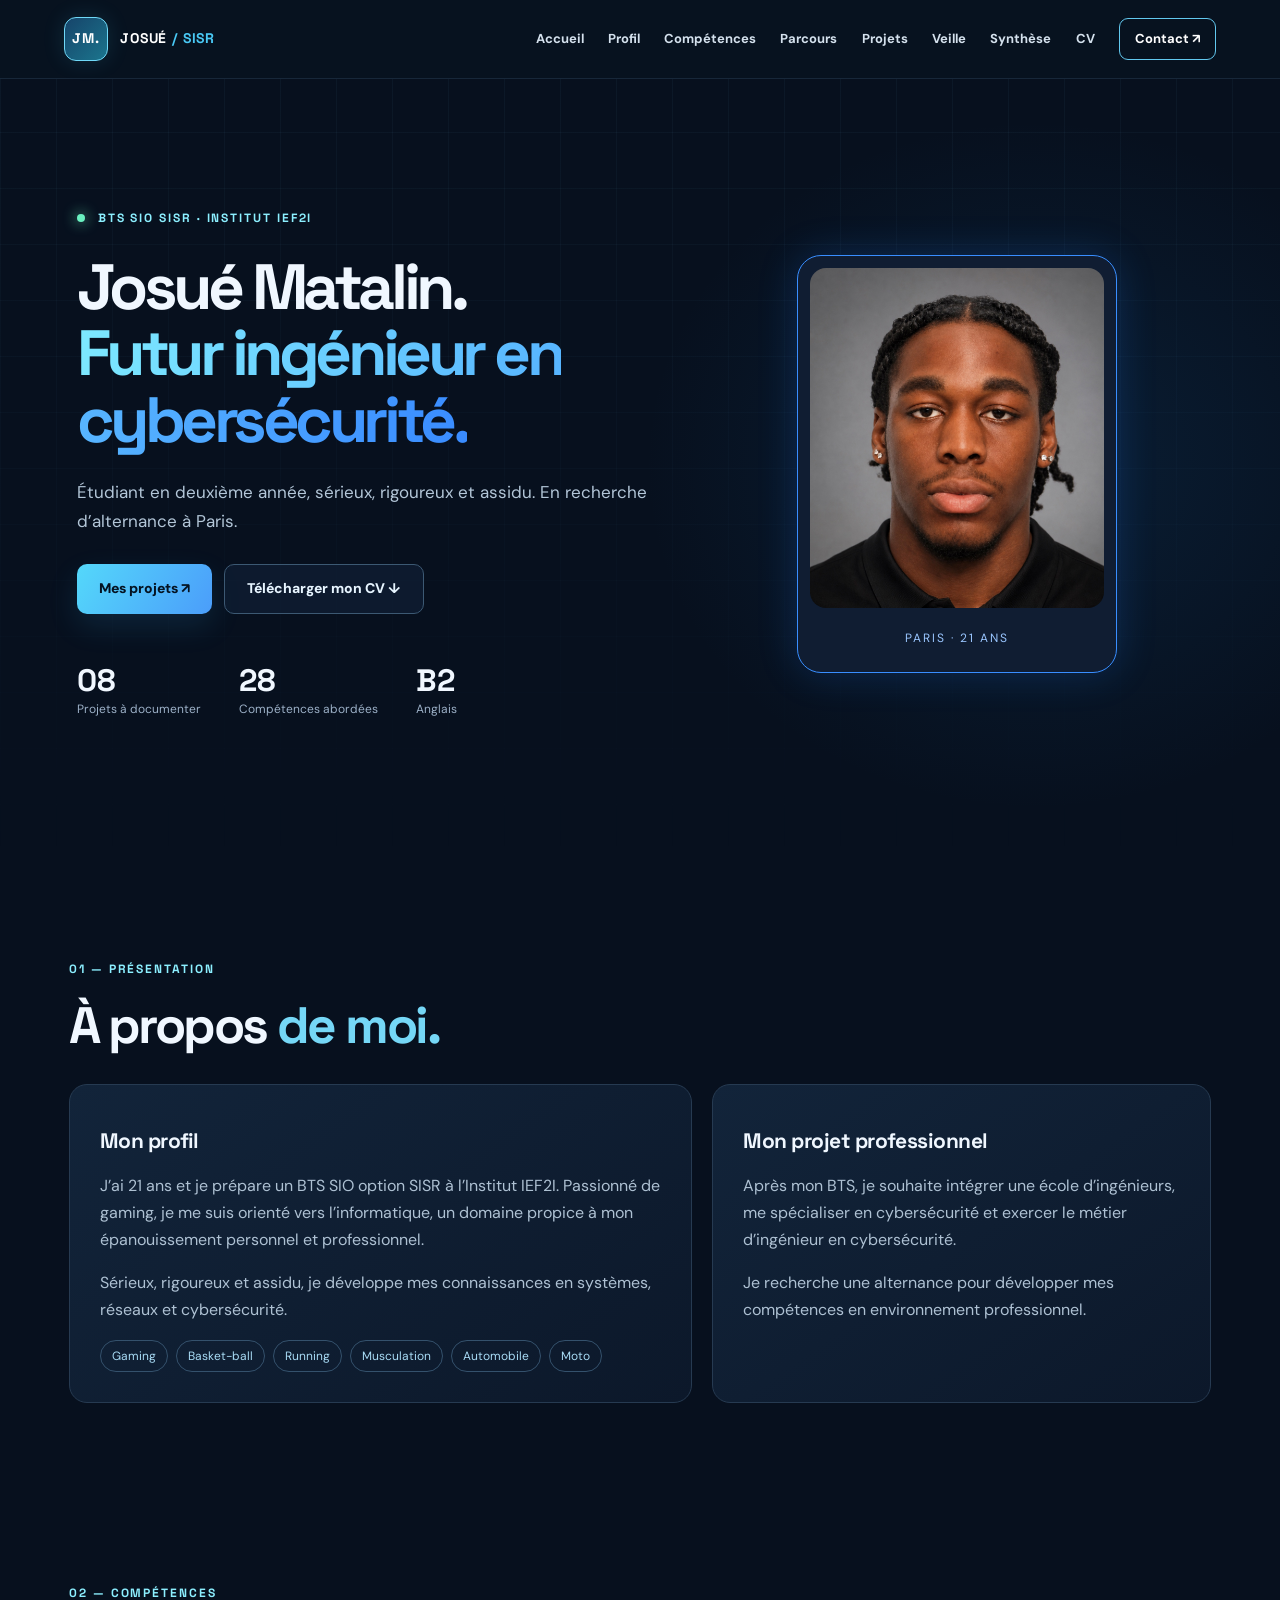
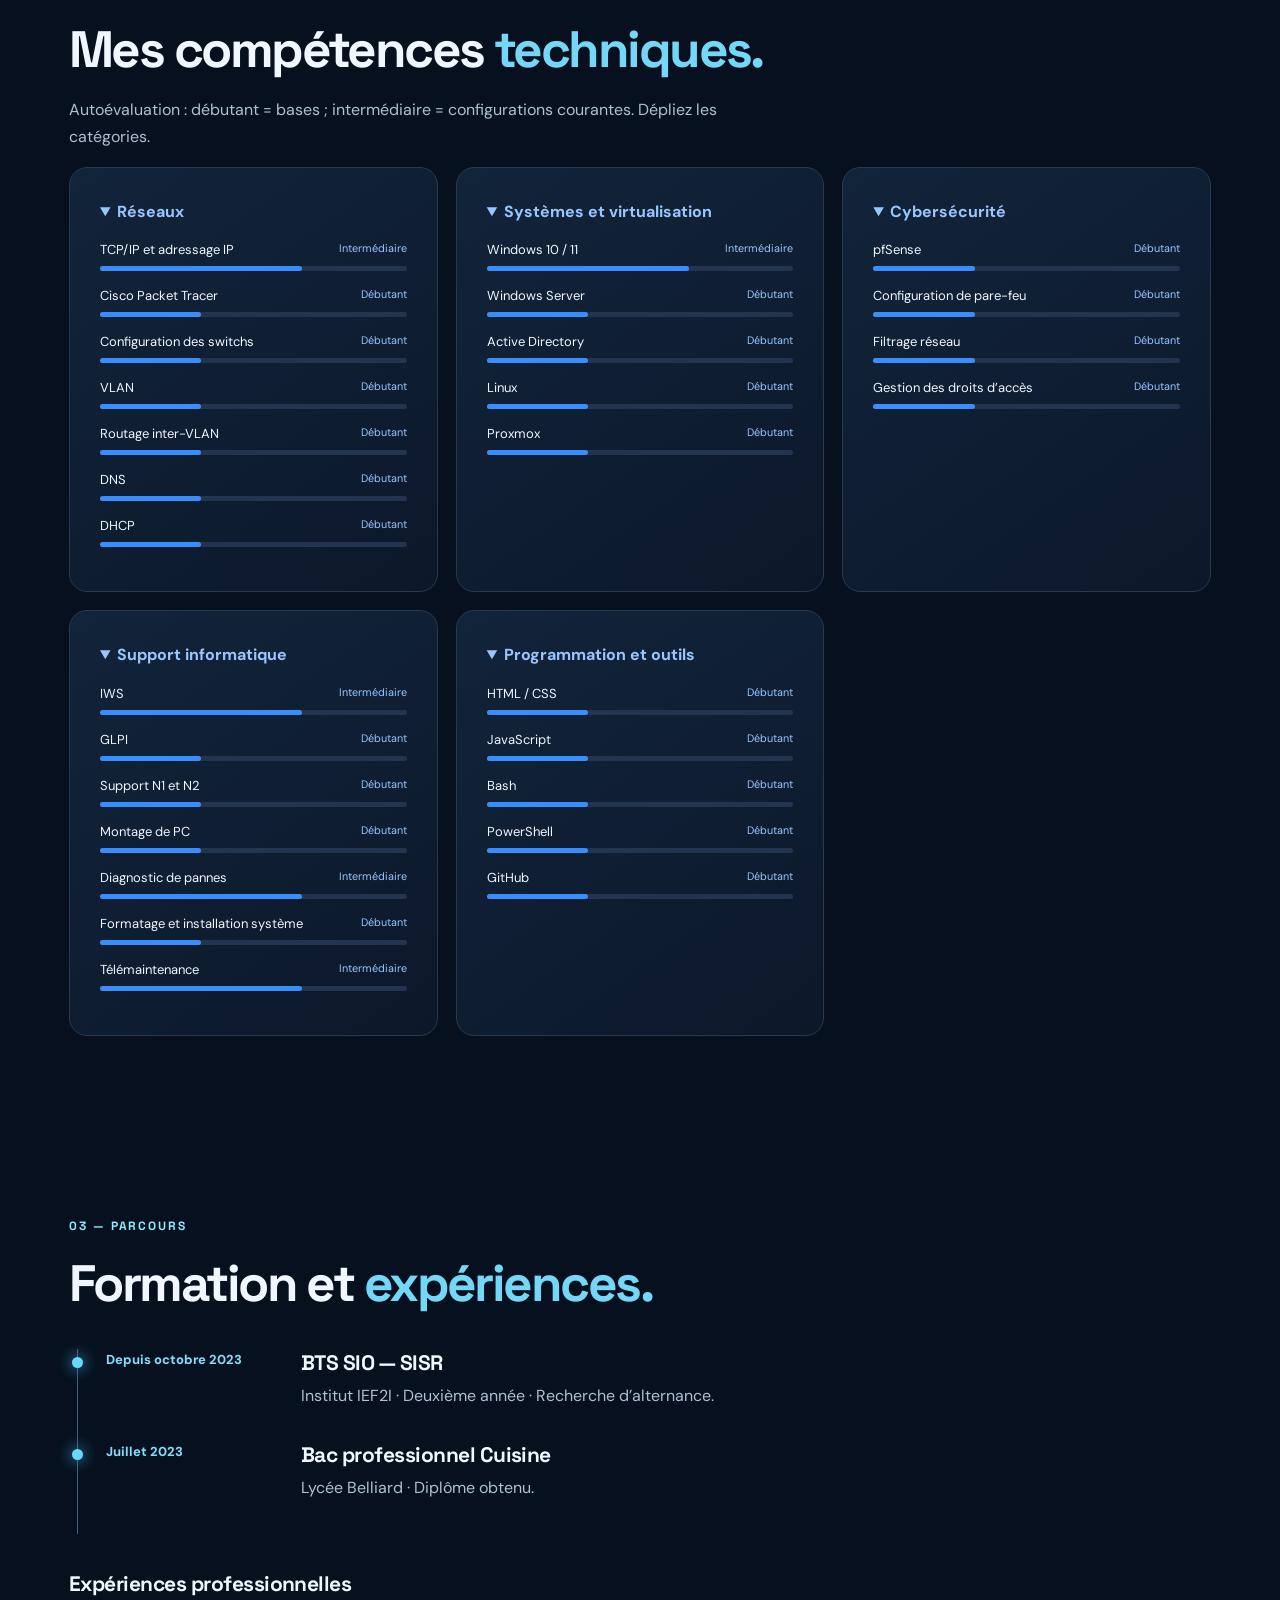
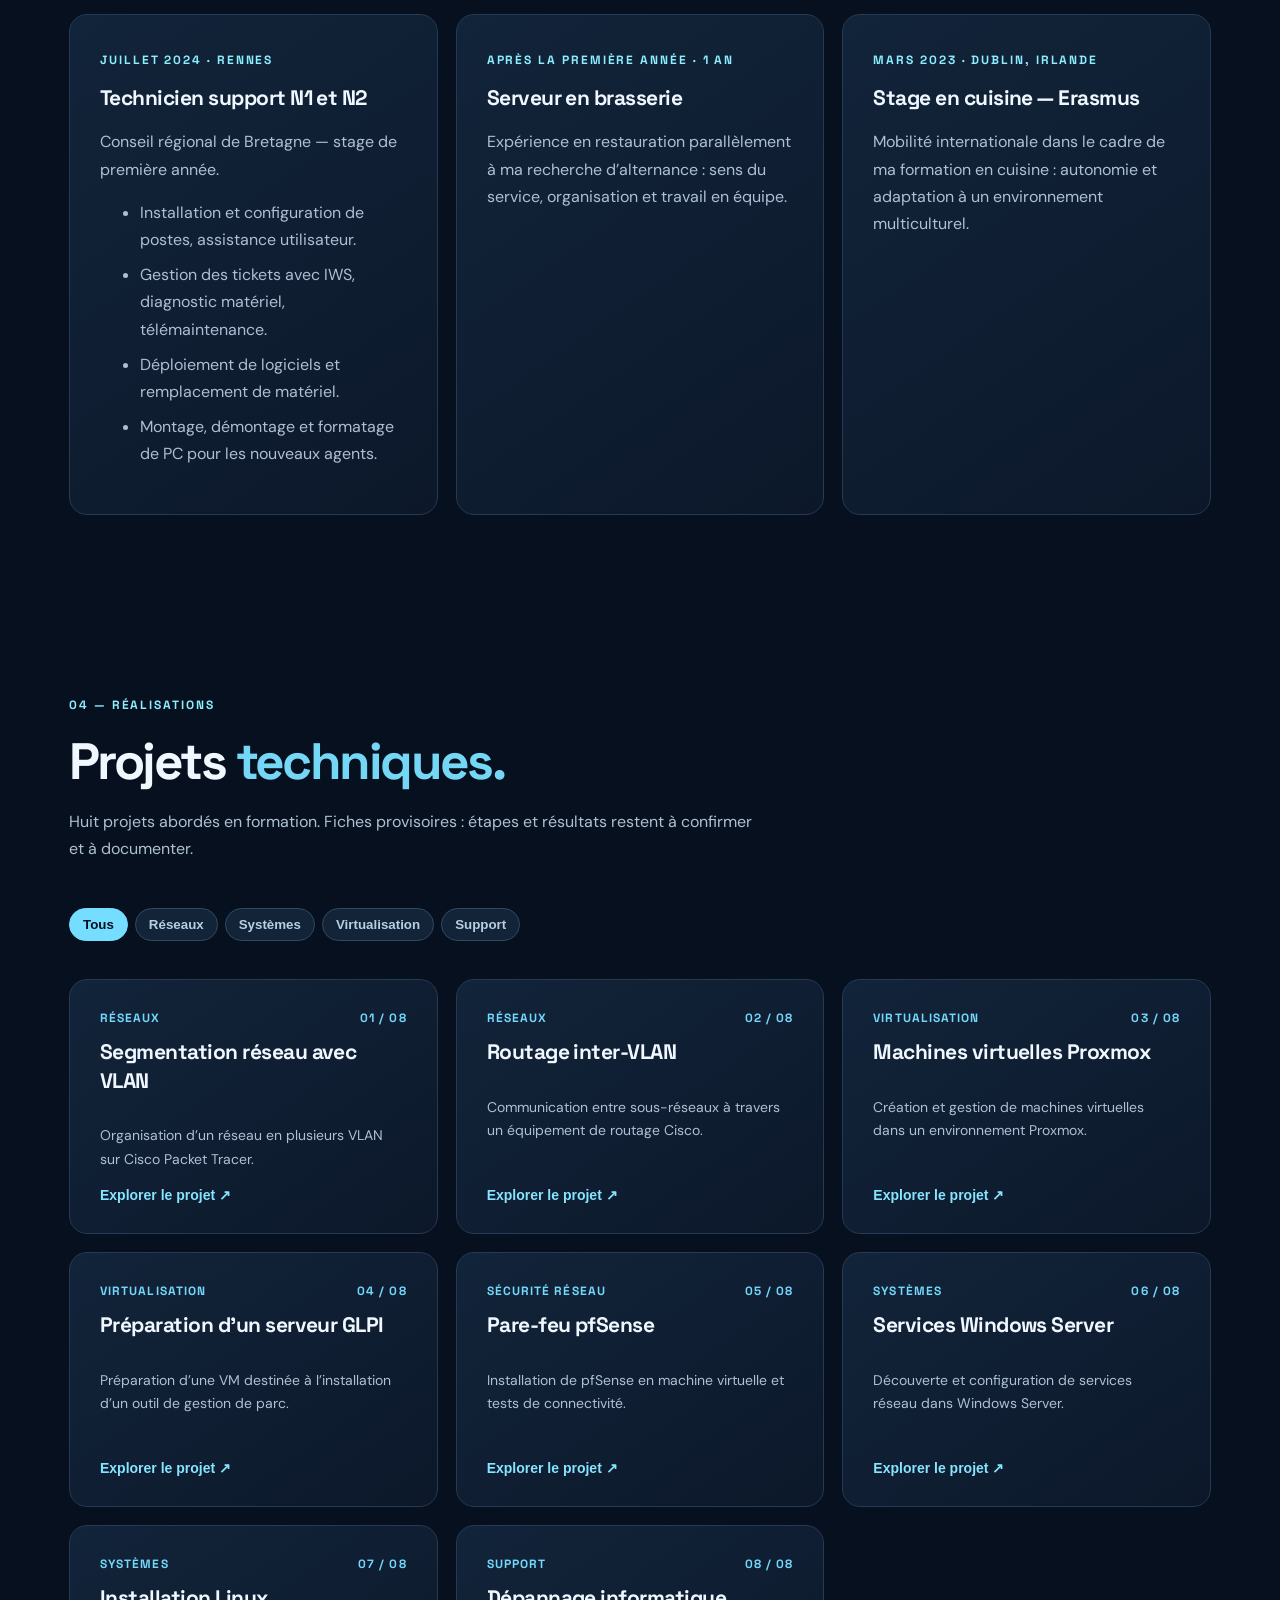
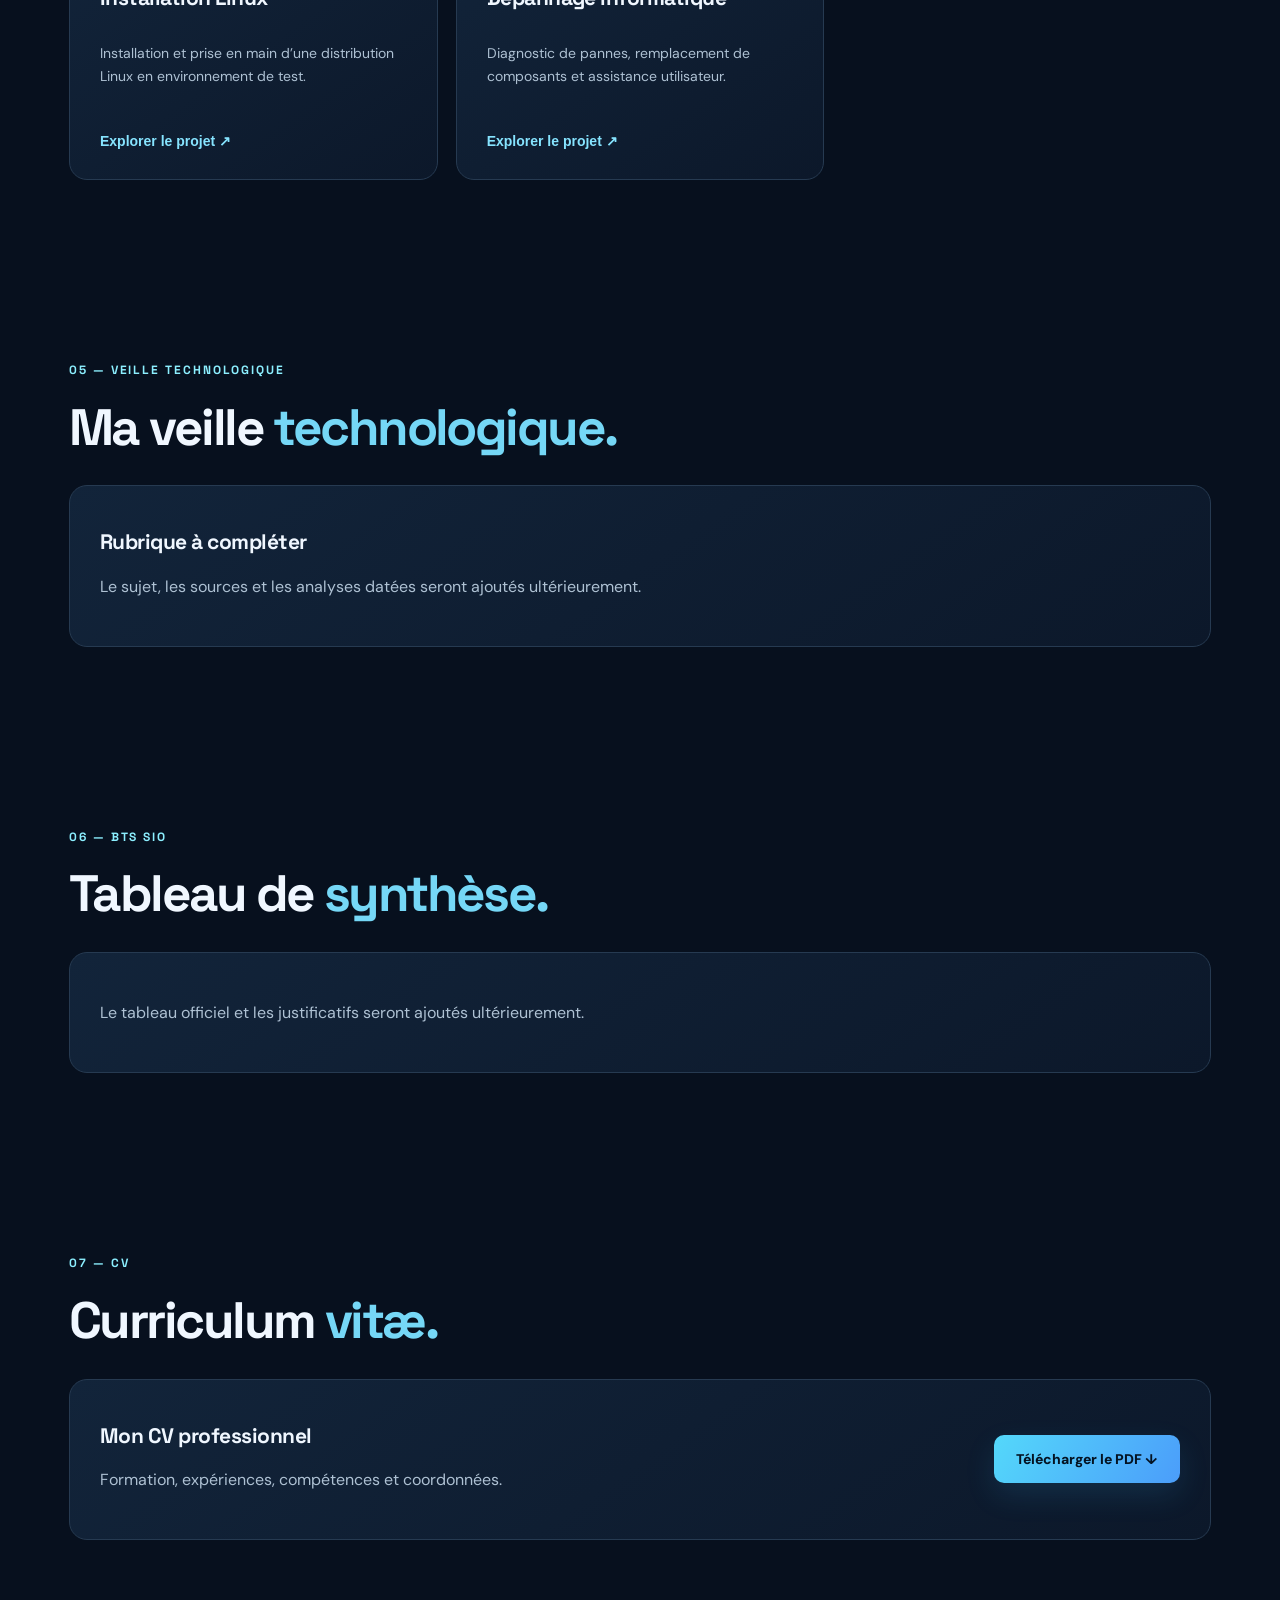
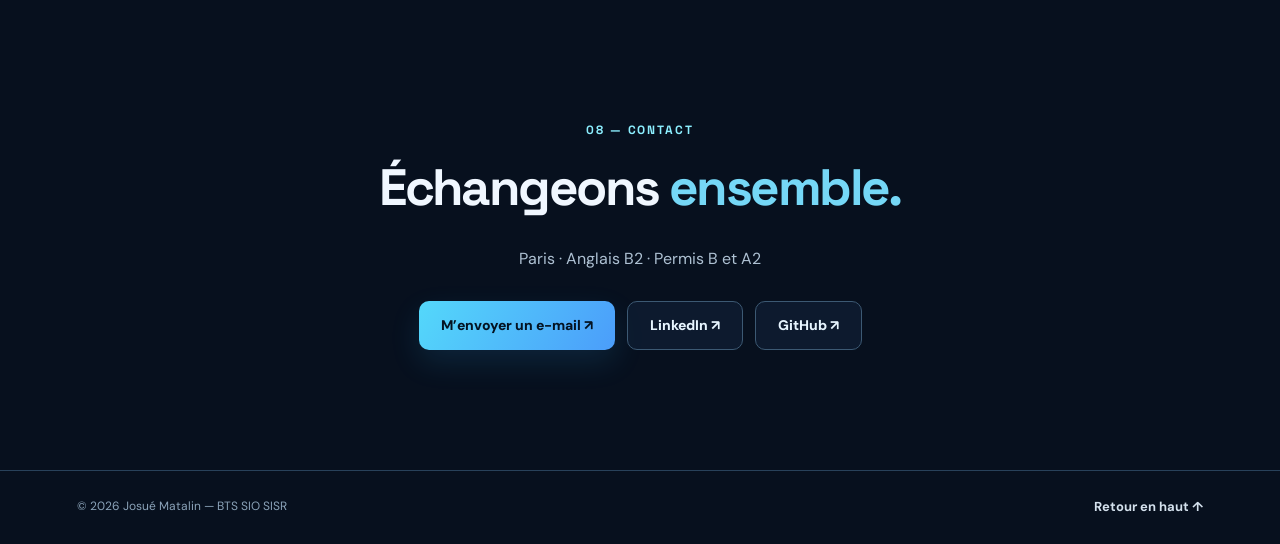
==== commit 1f3f94b2: "Add files via upload" ====
--- a/index.html
+++ b/index.html
@@ -1 +1,2 @@
-<!doctype html><html lang="fr"><head><meta charset="utf-8"><meta name="viewport" content="width=device-width,initial-scale=1"><meta name="theme-color" content="#070e1b"><meta name="description" content="Portfolio BTS SIO option SISR — systèmes, réseaux et infrastructure."><title>Portfolio | BTS SIO SISR</title><link rel="stylesheet" href="style.css"></head><body><div class="glow" aria-hidden="true"></div><header class="header"><a class="brand" href="#accueil"><span class="logo">JM.</span><span>JOSUÉ <b>/ SISR</b></span></a><button class="menu" aria-label="Afficher le menu" aria-expanded="false">☰</button><nav id="nav"><a href="#accueil">Accueil</a><a href="#profil">Profil</a><a href="#competences">Compétences</a><a href="#parcours">Parcours</a><a href="#projets">Projets</a><a href="#veille">Veille</a><a href="#cv">CV</a><a class="nav-contact" href="#contact">Contact ↗</a></nav></header><main><section id="accueil" class="hero section"><div class="hero-content"><div class="eyebrow"><span class="pulse"></span> PORTFOLIO / BTS SIO OPTION SISR</div><h1>Des systèmes.<br>Des réseaux.<br><span class="gradient">Des solutions.</span></h1><p class="lead">Je suis <strong>Josué Matalin</strong>, étudiant en BTS Services Informatiques aux Organisations, option SISR. Je développe mes compétences en réseaux, virtualisation, administration système et support informatique.</p><div class="actions"><a class="btn primary" href="#projets">Explorer mes projets <span>↗</span></a><a class="btn secondary" href="#profil">Découvrir mon profil ↓</a></div><div class="stats"><div><strong>08</strong><span>Projets présentés</span></div><div><strong>04</strong><span>Domaines techniques</span></div><div><strong>SISR</strong><span>Spécialisation</span></div></div></div><div class="hero-art" aria-hidden="true"><div class="orbit orbit1"></div><div class="orbit orbit2"></div><div class="core">&lt;/&gt;</div><div class="chip chip1">NETWORKS / ADMIN</div><div class="chip chip2">LINUX · PROXMOX</div><div class="chip chip3">SYSTEM STATUS: ACTIVE</div></div><a class="scroll-cue" href="#profil">DÉFILER POUR EXPLORER ↓</a></section><section id="profil" class="section container"><div class="section-kicker">01 — PRÉSENTATION</div><h2>Un profil tourné vers <em>l'infrastructure.</em></h2><div class="two-col"><article class="panel"><span class="tiny">QUI SUIS-JE ?</span><h3>Curieux, méthodique et orienté solutions.</h3><p>À travers ma formation en BTS SIO option SISR, j'explore le fonctionnement des systèmes et des réseaux informatiques. Je m'intéresse particulièrement à la virtualisation, au diagnostic technique et à la sécurisation des infrastructures.</p><p>Je souhaite poursuivre mes études après le BTS afin d'approfondir mes compétences et d'évoluer dans les métiers de l'informatique.</p></article><article class="panel domain"><span class="tiny">MON DOMAINE</span><div class="domain-icon">⌘</div><h3>Solutions d'Infrastructure, Systèmes et Réseaux</h3><div class="tags"><span>Réseaux</span><span>Virtualisation</span><span>Support</span><span>Sécurité</span></div></article></div></section><section id="competences" class="section container"><div class="section-kicker">02 — EXPERTISE EN CONSTRUCTION</div><h2>Mes domaines de <em>compétences.</em></h2><p class="intro">Des technologies et des pratiques abordées à travers mes projets de formation.</p><div class="cards four"><article class="panel skill"><span class="skill-icon">⌁</span><h3>Réseaux</h3><p>VLAN, adressage IP, routage inter-VLAN, Cisco Packet Tracer.</p></article><article class="panel skill"><span class="skill-icon">▣</span><h3>Systèmes</h3><p>Windows Server, services réseau, Linux et administration de base.</p></article><article class="panel skill"><span class="skill-icon">⬡</span><h3>Virtualisation</h3><p>Proxmox, machines virtuelles et environnements de laboratoire.</p></article><article class="panel skill"><span class="skill-icon">◇</span><h3>Support & sécurité</h3><p>Diagnostic matériel, assistance, pfSense et bonnes pratiques.</p></article></div></section><section id="parcours" class="section container"><div class="section-kicker">03 — ÉVOLUTION</div><h2>Mon <em>parcours.</em></h2><div class="timeline"><div class="timeline-item"><span>2025 — 2026</span><div><h3>BTS SIO — Option SISR</h3><p>Approfondissement des compétences en systèmes, réseaux, virtualisation et support.</p></div></div><div class="timeline-item"><span>Première année</span><div><h3>Formation BTS SIO</h3><p>Découverte des fondamentaux de l'infrastructure informatique et réalisation de travaux pratiques.</p></div></div><div class="timeline-item"><span>Objectif</span><div><h3>Poursuite d'études</h3><p>Développer une expertise technique en administration systèmes et réseaux.</p></div></div></div></section><section id="projets" class="section container"><div class="section-kicker">04 — RÉALISATIONS</div><div class="section-heading"><div><h2>Projets <em>techniques.</em></h2><p class="intro">Des exercices et environnements de laboratoire présentés avec leur contexte et leurs compétences associées.</p></div><div class="filters" aria-label="Filtrer les projets"><button class="filter active" data-filter="all">Tous</button><button class="filter" data-filter="reseau">Réseaux</button><button class="filter" data-filter="systeme">Systèmes</button><button class="filter" data-filter="virtualisation">Virtualisation</button><button class="filter" data-filter="support">Support</button></div></div><div id="project-grid" class="cards projects"></div></section><section id="veille" class="section container"><div class="section-kicker">05 — CURIOSITÉ TECHNIQUE</div><h2>Veille <em>technologique.</em></h2><div class="two-col"><article class="panel"><span class="tiny">CYBERSÉCURITÉ</span><h3>Vulnérabilités et bonnes pratiques</h3><p>Suivre les alertes de sécurité, les mises à jour et les recommandations pour protéger les systèmes et réseaux.</p><a class="text-link" href="https://www.cert.ssi.gouv.fr/" target="_blank" rel="noopener noreferrer">Consulter CERT-FR ↗</a></article><article class="panel"><span class="tiny">INFRASTRUCTURE</span><h3>Virtualisation et open source</h3><p>Découvrir les évolutions des hyperviseurs, des distributions Linux et des outils d'administration.</p><a class="text-link" href="https://www.proxmox.com/en/news" target="_blank" rel="noopener noreferrer">Actualités Proxmox ↗</a></article></div></section><section id="cv" class="section container"><div class="section-kicker">06 — MON PROFIL</div><h2>Curriculum <em>vitæ.</em></h2><div class="panel cv-panel"><div><h3>Découvrir mon parcours</h3><p>Une présentation de ma formation, de mes compétences et de mes objectifs professionnels.</p></div><a class="btn primary" href="cv-josue-matalin.html">Consulter mon CV ↗</a></div></section><section id="contact" class="section container contact"><div class="section-kicker">07 — PRENDRE CONTACT</div><h2>Construisons la <em>suite.</em></h2><p>Vous souhaitez échanger au sujet d'un projet, d'une opportunité ou de mon parcours ?</p><div class="actions"><a class="btn primary" href="mailto:1matalinjosue@gmail.com">M'envoyer un e-mail ↗</a><a class="btn secondary" href="https://github.com/1matalinjosue" target="_blank" rel="noopener noreferrer">Voir mon GitHub ↗</a></div></section></main><footer><span>© <span id="year"></span> Josué Matalin — BTS SIO SISR</span><a href="#accueil">Retour en haut ↑</a></footer><dialog id="project-dialog"><button class="close" aria-label="Fermer">✕</button><div id="dialog-content"></div></dialog><script src="script.js" defer></script></body></html>
+<!DOCTYPE html>
+<html lang="fr"><head><meta charset="utf-8"/><meta content="width=device-width,initial-scale=1" name="viewport"/><meta content="#070e1b" name="theme-color"/><meta content="Portfolio BTS SIO option SISR — systèmes, réseaux et infrastructure." name="description"/><title>Josué Matalin | Portfolio BTS SIO SISR</title><link href="style.css" rel="stylesheet"/></head><body><div aria-hidden="true" class="glow"></div><header class="header"><a class="brand" href="#accueil"><span class="logo">JM.</span><span>JOSUÉ <b>/ SISR</b></span></a><button aria-expanded="false" aria-label="Afficher le menu" class="menu">☰</button><nav id="nav"><a href="#accueil">Accueil</a><a href="#profil">Profil</a><a href="#competences">Compétences</a><a href="#parcours">Parcours</a><a href="#projets">Projets</a><a href="#veille">Veille</a><a href="#synthese">Synthèse</a><a href="#cv">CV</a><a class="nav-contact" href="#contact">Contact ↗</a></nav></header><main><section class="hero section" id="accueil"><div class="hero-content"><div class="eyebrow"><span class="pulse"></span> BTS SIO SISR · INSTITUT IEF2I</div><h1>Josué Matalin.<br/><span class="gradient">Futur ingénieur en cybersécurité.</span></h1><p class="lead">Étudiant en deuxième année, sérieux, rigoureux et assidu. En recherche d’alternance à Paris.</p><div class="actions"><a class="btn primary" href="#projets">Mes projets ↗</a><a class="btn secondary" download="" href="cv-josue-matalin.pdf">Télécharger mon CV ↓</a></div><div class="stats"><div><strong>08</strong><span>Projets à documenter</span></div><div><strong>28</strong><span>Compétences abordées</span></div><div><strong>B2</strong><span>Anglais</span></div></div></div><div class="portrait"><img alt="Portrait de Josué Matalin" src="photo.jpg"/><span>PARIS · 21 ANS</span></div></section><section class="section container" id="profil"><div class="section-kicker">01 — PRÉSENTATION</div><h2>À propos <em>de moi.</em></h2><div class="two-col"><article class="panel"><h3>Mon profil</h3><p>J’ai 21 ans et je prépare un BTS SIO option SISR à l’Institut IEF2I. Passionné de gaming, je me suis orienté vers l’informatique, un domaine propice à mon épanouissement personnel et professionnel.</p><p>Sérieux, rigoureux et assidu, je développe mes connaissances en systèmes, réseaux et cybersécurité.</p><div class="tags"><span>Gaming</span><span>Basket-ball</span><span>Running</span><span>Musculation</span><span>Automobile</span><span>Moto</span></div></article><article class="panel"><h3>Mon projet professionnel</h3><p>Après mon BTS, je souhaite intégrer une école d’ingénieurs, me spécialiser en cybersécurité et exercer le métier d’ingénieur en cybersécurité.</p><p>Je recherche une alternance pour développer mes compétences en environnement professionnel.</p></article></div></section><section class="section container" id="competences"><div class="section-kicker">02 — COMPÉTENCES</div><h2>Mes compétences <em>techniques.</em></h2><p class="intro">Autoévaluation : débutant = bases ; intermédiaire = configurations courantes. Dépliez les catégories.</p><div class="cards skill-grid"><details class="panel" open=""><summary>Réseaux</summary><div class="level"><span>TCP/IP et adressage IP</span><small>Intermédiaire</small><div class="meter"><i style="width:66%"></i></div></div><div class="level"><span>Cisco Packet Tracer</span><small>Débutant</small><div class="meter"><i style="width:33%"></i></div></div><div class="level"><span>Configuration des switchs</span><small>Débutant</small><div class="meter"><i style="width:33%"></i></div></div><div class="level"><span>VLAN</span><small>Débutant</small><div class="meter"><i style="width:33%"></i></div></div><div class="level"><span>Routage inter-VLAN</span><small>Débutant</small><div class="meter"><i style="width:33%"></i></div></div><div class="level"><span>DNS</span><small>Débutant</small><div class="meter"><i style="width:33%"></i></div></div><div class="level"><span>DHCP</span><small>Débutant</small><div class="meter"><i style="width:33%"></i></div></div></details><details class="panel" open=""><summary>Systèmes et virtualisation</summary><div class="level"><span>Windows 10 / 11</span><small>Intermédiaire</small><div class="meter"><i style="width:66%"></i></div></div><div class="level"><span>Windows Server</span><small>Débutant</small><div class="meter"><i style="width:33%"></i></div></div><div class="level"><span>Active Directory</span><small>Débutant</small><div class="meter"><i style="width:33%"></i></div></div><div class="level"><span>Linux</span><small>Débutant</small><div class="meter"><i style="width:33%"></i></div></div><div class="level"><span>Proxmox</span><small>Débutant</small><div class="meter"><i style="width:33%"></i></div></div></details><details class="panel" open=""><summary>Cybersécurité</summary><div class="level"><span>pfSense</span><small>Débutant</small><div class="meter"><i style="width:33%"></i></div></div><div class="level"><span>Configuration de pare-feu</span><small>Débutant</small><div class="meter"><i style="width:33%"></i></div></div><div class="level"><span>Filtrage réseau</span><small>Débutant</small><div class="meter"><i style="width:33%"></i></div></div><div class="level"><span>Gestion des droits d’accès</span><small>Débutant</small><div class="meter"><i style="width:33%"></i></div></div></details><details class="panel" open=""><summary>Support informatique</summary><div class="level"><span>IWS</span><small>Intermédiaire</small><div class="meter"><i style="width:66%"></i></div></div><div class="level"><span>GLPI</span><small>Débutant</small><div class="meter"><i style="width:33%"></i></div></div><div class="level"><span>Support N1 et N2</span><small>Débutant</small><div class="meter"><i style="width:33%"></i></div></div><div class="level"><span>Montage de PC</span><small>Débutant</small><div class="meter"><i style="width:33%"></i></div></div><div class="level"><span>Diagnostic de pannes</span><small>Intermédiaire</small><div class="meter"><i style="width:66%"></i></div></div><div class="level"><span>Formatage et installation système</span><small>Débutant</small><div class="meter"><i style="width:33%"></i></div></div><div class="level"><span>Télémaintenance</span><small>Intermédiaire</small><div class="meter"><i style="width:66%"></i></div></div></details><details class="panel" open=""><summary>Programmation et outils</summary><div class="level"><span>HTML / CSS</span><small>Débutant</small><div class="meter"><i style="width:33%"></i></div></div><div class="level"><span>JavaScript</span><small>Débutant</small><div class="meter"><i style="width:33%"></i></div></div><div class="level"><span>Bash</span><small>Débutant</small><div class="meter"><i style="width:33%"></i></div></div><div class="level"><span>PowerShell</span><small>Débutant</small><div class="meter"><i style="width:33%"></i></div></div><div class="level"><span>GitHub</span><small>Débutant</small><div class="meter"><i style="width:33%"></i></div></div></details></div></section><section class="section container" id="parcours"><div class="section-kicker">03 — PARCOURS</div><h2>Formation et <em>expériences.</em></h2><div class="timeline"><div class="timeline-item"><span>Depuis octobre 2023</span><div><h3>BTS SIO — SISR</h3><p>Institut IEF2I · Deuxième année · Recherche d’alternance.</p></div></div><div class="timeline-item"><span>Juillet 2023</span><div><h3>Bac professionnel Cuisine</h3><p>Lycée Belliard · Diplôme obtenu.</p></div></div></div><h3 class="subheading">Expériences professionnelles</h3><div class="cards skill-grid"><article class="panel"><span class="tiny">JUILLET 2024 · RENNES</span><h3>Technicien support N1 et N2</h3><p>Conseil régional de Bretagne — stage de première année.</p><ul><li>Installation et configuration de postes, assistance utilisateur.</li><li>Gestion des tickets avec IWS, diagnostic matériel, télémaintenance.</li><li>Déploiement de logiciels et remplacement de matériel.</li><li>Montage, démontage et formatage de PC pour les nouveaux agents.</li></ul></article><article class="panel"><span class="tiny">APRÈS LA PREMIÈRE ANNÉE · 1 AN</span><h3>Serveur en brasserie</h3><p>Expérience en restauration parallèlement à ma recherche d’alternance : sens du service, organisation et travail en équipe.</p></article><article class="panel"><span class="tiny">MARS 2023 · DUBLIN, IRLANDE</span><h3>Stage en cuisine — Erasmus</h3><p>Mobilité internationale dans le cadre de ma formation en cuisine : autonomie et adaptation à un environnement multiculturel.</p></article></div></section><section class="section container" id="projets"><div class="section-kicker">04 — RÉALISATIONS</div><div class="section-heading"><div><h2>Projets <em>techniques.</em></h2><p class="intro">Huit projets abordés en formation. Fiches provisoires : étapes et résultats restent à confirmer et à documenter.</p></div><div aria-label="Filtrer les projets" class="filters"><button class="filter active" data-filter="all">Tous</button><button class="filter" data-filter="reseau">Réseaux</button><button class="filter" data-filter="systeme">Systèmes</button><button class="filter" data-filter="virtualisation">Virtualisation</button><button class="filter" data-filter="support">Support</button></div></div><div class="cards projects" id="project-grid"><p>Les fiches détaillées et justificatifs seront complétés ultérieurement.</p></div></section><section class="section container" id="veille"><div class="section-kicker">05 — VEILLE TECHNOLOGIQUE</div><h2>Ma veille <em>technologique.</em></h2><article class="panel"><h3>Rubrique à compléter</h3><p>Le sujet, les sources et les analyses datées seront ajoutés ultérieurement.</p></article></section><section class="section container" id="synthese"><div class="section-kicker">06 — BTS SIO</div><h2>Tableau de <em>synthèse.</em></h2><article class="panel"><p>Le tableau officiel et les justificatifs seront ajoutés ultérieurement.</p></article></section><section class="section container" id="cv"><div class="section-kicker">07 — CV</div><h2>Curriculum <em>vitæ.</em></h2><div class="panel cv-panel"><div><h3>Mon CV professionnel</h3><p>Formation, expériences, compétences et coordonnées.</p></div><a class="btn primary" download="" href="cv-josue-matalin.pdf">Télécharger le PDF ↓</a></div></section><section class="section container contact" id="contact"><div class="section-kicker">08 — CONTACT</div><h2>Échangeons <em>ensemble.</em></h2><p>Paris · Anglais B2 · Permis B et A2</p><div class="actions"><a class="btn primary" href="mailto:1matalinjosue@gmail.com">M’envoyer un e-mail ↗</a><a class="btn secondary" href="https://www.linkedin.com/in/josu%C3%A9-matalin-38b7222a6" rel="noopener noreferrer" target="_blank">LinkedIn ↗</a><a class="btn secondary" href="https://github.com/1matalinjosue" rel="noopener noreferrer" target="_blank">GitHub ↗</a></div></section></main><footer><span>© <span id="year"></span> Josué Matalin — BTS SIO SISR</span><a href="#accueil">Retour en haut ↑</a></footer><dialog id="project-dialog"><button aria-label="Fermer" class="close">✕</button><div id="dialog-content"></div></dialog><script defer="" src="script.js"></script></body></html>
--- a/style.css
+++ b/style.css
@@ -1,2 +1,4 @@
 @import url('https://fonts.googleapis.com/css2?family=DM+Sans:wght@400;500;600;700;800&family=Space+Grotesk:wght@400;500;600;700&display=swap');
 :root{--bg:#07101e;--panel:#101d30;--border:#263a51;--muted:#9cb0c7;--text:#f0f7ff;--blue:#49c9f5;--cyan:#8cefff}*{box-sizing:border-box}html{scroll-behavior:smooth;scroll-padding-top:90px}body{margin:0;background:var(--bg);color:var(--text);font-family:'DM Sans',Arial,sans-serif;line-height:1.7;overflow-x:hidden}body::before{content:'';position:absolute;inset:76px 0 auto;height:800px;background-image:linear-gradient(#6db5e00d 1px,transparent 1px),linear-gradient(90deg,#6db5e00d 1px,transparent 1px);background-size:56px 56px;pointer-events:none;mask-image:linear-gradient(#000,transparent)}.glow{position:absolute;top:90px;right:-180px;width:850px;height:750px;background:radial-gradient(ellipse,#1766a72b,transparent 65%);pointer-events:none}.header{position:sticky;top:0;z-index:30;display:flex;align-items:center;justify-content:space-between;padding:17px clamp(20px,5vw,86px);background:#081320ed;backdrop-filter:blur(20px);border-bottom:1px solid #29415777}.brand{display:flex;align-items:center;gap:12px;color:white;text-decoration:none;font-family:'Space Grotesk',sans-serif;font-size:14px;font-weight:700;letter-spacing:.06em}.brand b{color:var(--blue)}.logo{display:grid;place-items:center;width:44px;height:44px;border:1px solid #70d9f8;border-radius:12px;background:linear-gradient(135deg,#16446a,#1b758d);box-shadow:0 0 22px #49c9f522;font-weight:800}.header nav{display:flex;align-items:center;gap:clamp(13px,1.9vw,30px)}nav a,footer a{color:#d4e1ed;text-decoration:none;font-size:13px;font-weight:700}nav a:hover,footer a:hover{color:var(--cyan)}nav .nav-contact{border:1px solid #62c8ee;border-radius:9px;padding:9px 15px;color:white}.menu{display:none}.section{position:relative}.container{max-width:1190px;margin:auto;padding:90px 24px}.hero{min-height:min(790px,calc(100vh - 77px));display:flex;align-items:center;padding:85px max(6vw,24px) 105px;gap:30px}.hero-content{position:relative;z-index:2;max-width:690px}.eyebrow,.section-kicker,.tiny{font-family:'Space Grotesk',sans-serif;letter-spacing:.16em;font-size:12px;color:var(--cyan);font-weight:700}.pulse{display:inline-block;width:8px;height:8px;background:#6af1c0;border-radius:50%;margin-right:8px;box-shadow:0 0 14px #6af1c0}.hero h1{font-family:'Space Grotesk',sans-serif;font-size:clamp(55px,7vw,105px);line-height:1.04;letter-spacing:-.07em;margin:25px 0}.gradient{background:linear-gradient(100deg,#7de9ff,#398bff);background-clip:text;-webkit-background-clip:text;color:transparent}.lead{font-size:17px;color:#b3c6d8;max-width:650px}.lead strong{color:#fff}.actions{display:flex;gap:12px;flex-wrap:wrap;margin-top:28px}.btn{display:inline-flex;align-items:center;justify-content:center;gap:16px;min-height:48px;padding:12px 22px;border-radius:10px;text-decoration:none;font-weight:800;font-size:14px;transition:transform .2s,box-shadow .2s}.btn:hover{transform:translateY(-3px)}.primary{background:linear-gradient(120deg,#54d8fa,#4b9dfa);color:#041322;box-shadow:0 12px 30px #37b9ff20}.secondary{border:1px solid #3c5973;color:#e7f5ff;background:#1122389c}.stats{display:flex;gap:38px;margin-top:48px}.stats div{display:flex;flex-direction:column}.stats strong{font-family:'Space Grotesk',sans-serif;font-size:31px;line-height:1.2}.stats span{font-size:12px;color:var(--muted)}.hero-art{position:absolute;right:6%;top:19%;width:400px;height:420px;opacity:.88}.orbit{position:absolute;border:1px solid #49c9f555;border-radius:50%;inset:45px;transform:rotate(-25deg)}.orbit2{inset:0;border-style:dashed;animation:spin 50s linear infinite}.core{position:absolute;inset:140px 130px;display:grid;place-items:center;background:linear-gradient(135deg,#164e8b,#072038);border:1px solid #68d8ff;border-radius:24px;box-shadow:0 0 75px #1598ff44;color:#90ecff;font:700 44px 'Space Grotesk'}.chip{position:absolute;background:#122c44;border:1px solid #38769a;border-radius:8px;padding:8px 12px;font:700 11px 'Space Grotesk';color:#9ee9ff}.chip1{top:45px;left:-40px}.chip2{right:-50px;top:110px}.chip3{bottom:36px;left:10px}@keyframes spin{to{transform:rotate(360deg)}}.scroll-cue{position:absolute;bottom:24px;left:6%;font-size:10px;letter-spacing:.2em;color:#a9c5d7;text-decoration:none;font-weight:800}h2{font:700 clamp(34px,4vw,54px)/1.15 'Space Grotesk';letter-spacing:-.05em;margin:18px 0 28px}h2 em{font-style:normal;color:#75d7f6}h3{font:700 21px/1.35 'Space Grotesk';letter-spacing:-.025em;margin:12px 0 15px}p{color:#aec1d3}.intro{margin-top:-12px;max-width:700px}.two-col{display:grid;grid-template-columns:1.25fr 1fr;gap:20px}.panel{background:linear-gradient(145deg,#12243a,#0c182a);border:1px solid var(--border);border-radius:18px;padding:30px;transition:border-color .2s,transform .2s}.panel:hover{border-color:#397caa}.domain{display:flex;flex-direction:column;justify-content:center}.domain-icon{font-size:65px;color:#63d5ff}.tags{display:flex;gap:8px;flex-wrap:wrap}.tags span{font-size:12px;padding:5px 11px;border:1px solid #34516c;border-radius:40px;color:#a8dbf5}.cards{display:grid;gap:18px}.four{grid-template-columns:repeat(4,1fr)}.skill{min-height:235px}.skill-icon{font-size:34px;color:#7bdfff}.skill h3{font-size:19px}.skill p{font-size:14px}.timeline{border-left:1px solid #346382;margin:35px 0 0 8px}.timeline-item{position:relative;display:grid;grid-template-columns:170px 1fr;gap:25px;padding:0 0 32px 28px}.timeline-item::before{content:'';position:absolute;left:-6px;top:8px;width:11px;height:11px;border-radius:50%;background:#67d7ff;box-shadow:0 0 15px #49c9f5}.timeline-item>span{font-size:13px;color:#83dcfa;font-weight:800}.timeline-item h3{margin:0 0 5px}.timeline-item p{margin:0}.section-heading{display:flex;justify-content:space-between;align-items:end;gap:30px;flex-wrap:wrap}.filters{display:flex;flex-wrap:wrap;gap:7px;margin-bottom:20px}.filter{cursor:pointer;color:#b7d0e1;background:#132338;border:1px solid #2e4b65;border-radius:40px;padding:8px 13px;font-weight:700}.filter.active,.filter:hover{color:#07101e;background:#75ddff;border-color:#75ddff}.projects{grid-template-columns:repeat(3,1fr);margin-top:18px}.project{display:flex;flex-direction:column;min-height:255px}.project-top{display:flex;justify-content:space-between;color:#73d8f9;font:700 12px 'Space Grotesk';letter-spacing:.09em}.project p{font-size:14px;flex:1}.project button{align-self:start;background:none;border:none;padding:0;color:#86e4ff;cursor:pointer;font-weight:800;font-size:14px}.text-link{color:#82e3ff;font-weight:800;text-decoration:none}.cv-panel{display:flex;justify-content:space-between;align-items:center;gap:25px}.contact{text-align:center;padding-bottom:120px}.contact p{max-width:560px;margin:auto}.contact .actions{justify-content:center}footer{padding:25px max(6vw,24px);display:flex;justify-content:space-between;gap:20px;border-top:1px solid #28415a;color:#8ba3b9;font-size:12px}dialog{max-width:670px;width:calc(100% - 30px);background:#0c1a2c;border:1px solid #3a7294;border-radius:20px;color:#fff;padding:32px;box-shadow:0 30px 100px #000a}dialog::backdrop{background:#020813d9;backdrop-filter:blur(5px)}dialog .close{float:right;cursor:pointer;background:#1c354d;color:white;border:1px solid #3b5a75;border-radius:8px;padding:8px 12px}dialog h2{font-size:32px;margin-top:22px}dialog h4{color:#80dcfb;margin-bottom:5px}dialog ul{color:#b6cbda;padding-left:20px}@media(max-width:1100px){.hero-art{opacity:.2;right:-100px}.four{grid-template-columns:repeat(2,1fr)}}@media(max-width:800px){.header{padding:12px 20px}.menu{display:block;background:none;color:#fff;border:1px solid #41617d;border-radius:8px;font-size:21px;padding:4px 12px;cursor:pointer}.header nav{display:none;position:absolute;left:0;right:0;top:69px;background:#0b1829;padding:20px;flex-direction:column;align-items:stretch;border-bottom:1px solid #35516a}.header nav.open{display:flex}.hero{min-height:720px;padding:70px 24px 100px}.hero-art{display:none}.hero h1{font-size:clamp(50px,10vw,80px)}.two-col,.projects{grid-template-columns:1fr}.container{padding:70px 20px}.cv-panel{align-items:start;flex-direction:column}.timeline-item{grid-template-columns:1fr;gap:4px}.stats{gap:20px}}@media(max-width:500px){.four{grid-template-columns:1fr}.stats strong{font-size:24px}.stats span{font-size:10px}.stats{gap:14px}.panel{padding:22px}footer{flex-direction:column}.hero h1{font-size:49px}}
+
+.portrait{align-self:center;justify-self:center;width:min(100%,320px);padding:12px;border:1px solid #398eff;border-radius:24px;background:#101d32;box-shadow:0 0 40px #2583ff33;text-align:center}.portrait img{width:100%;height:340px;object-fit:cover;object-position:center 35%;border-radius:16px}.portrait span{display:block;padding:12px;color:#9ac6ff;font-size:12px;letter-spacing:2px}.skill-grid{grid-template-columns:repeat(auto-fit,minmax(min(100%,290px),1fr))}.level{margin:14px 0;display:grid;grid-template-columns:1fr auto;gap:5px;font-size:13px}.level small{color:#9ac6ff}.meter{grid-column:1/-1;height:5px;background:#23344f;border-radius:8px}.meter i{display:block;height:100%;background:#398eff;border-radius:8px}summary{cursor:pointer;font-weight:700;color:#9ac6ff}.subheading{margin:36px 0 16px}.panel li{margin:8px 0;color:#aebed3}.hero h1{font-size:clamp(38px,5vw,76px)}@media(max-width:800px){.portrait{width:240px}.portrait img{height:250px}.hero{padding-top:100px}}
